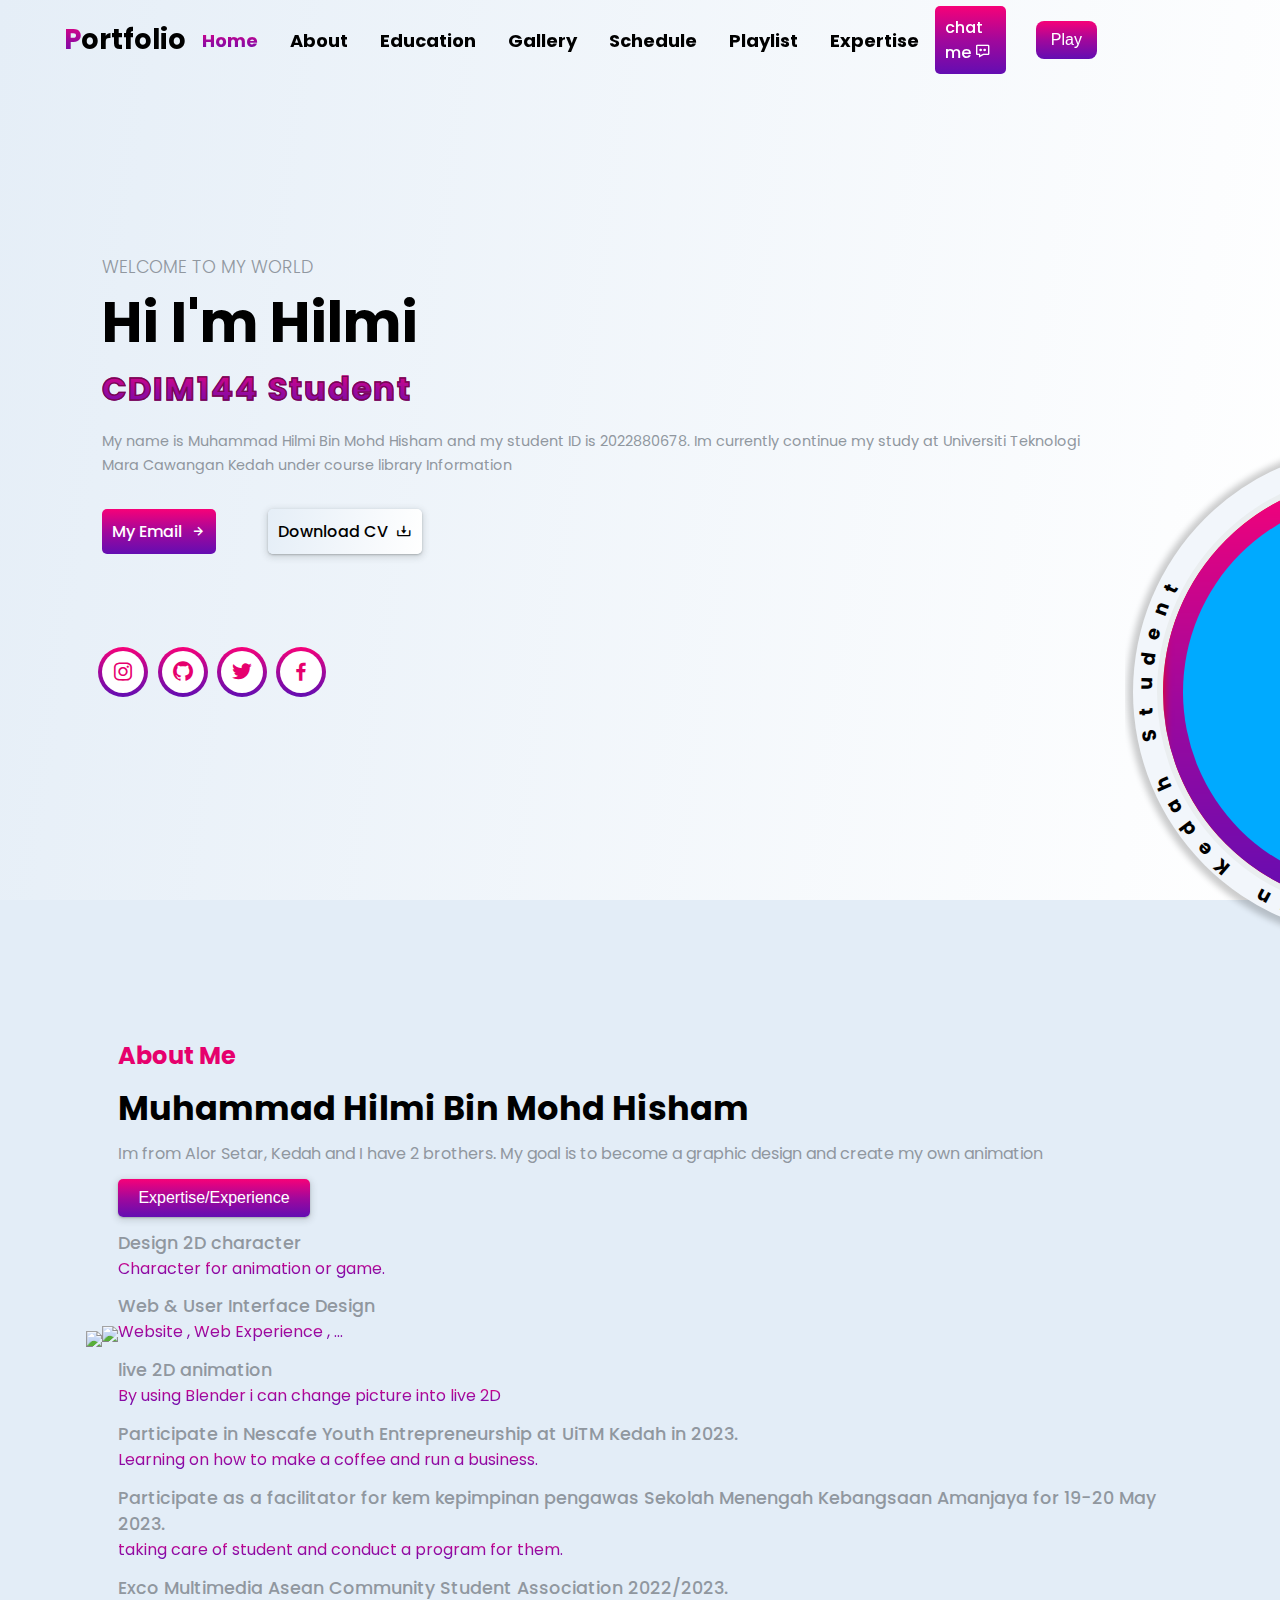
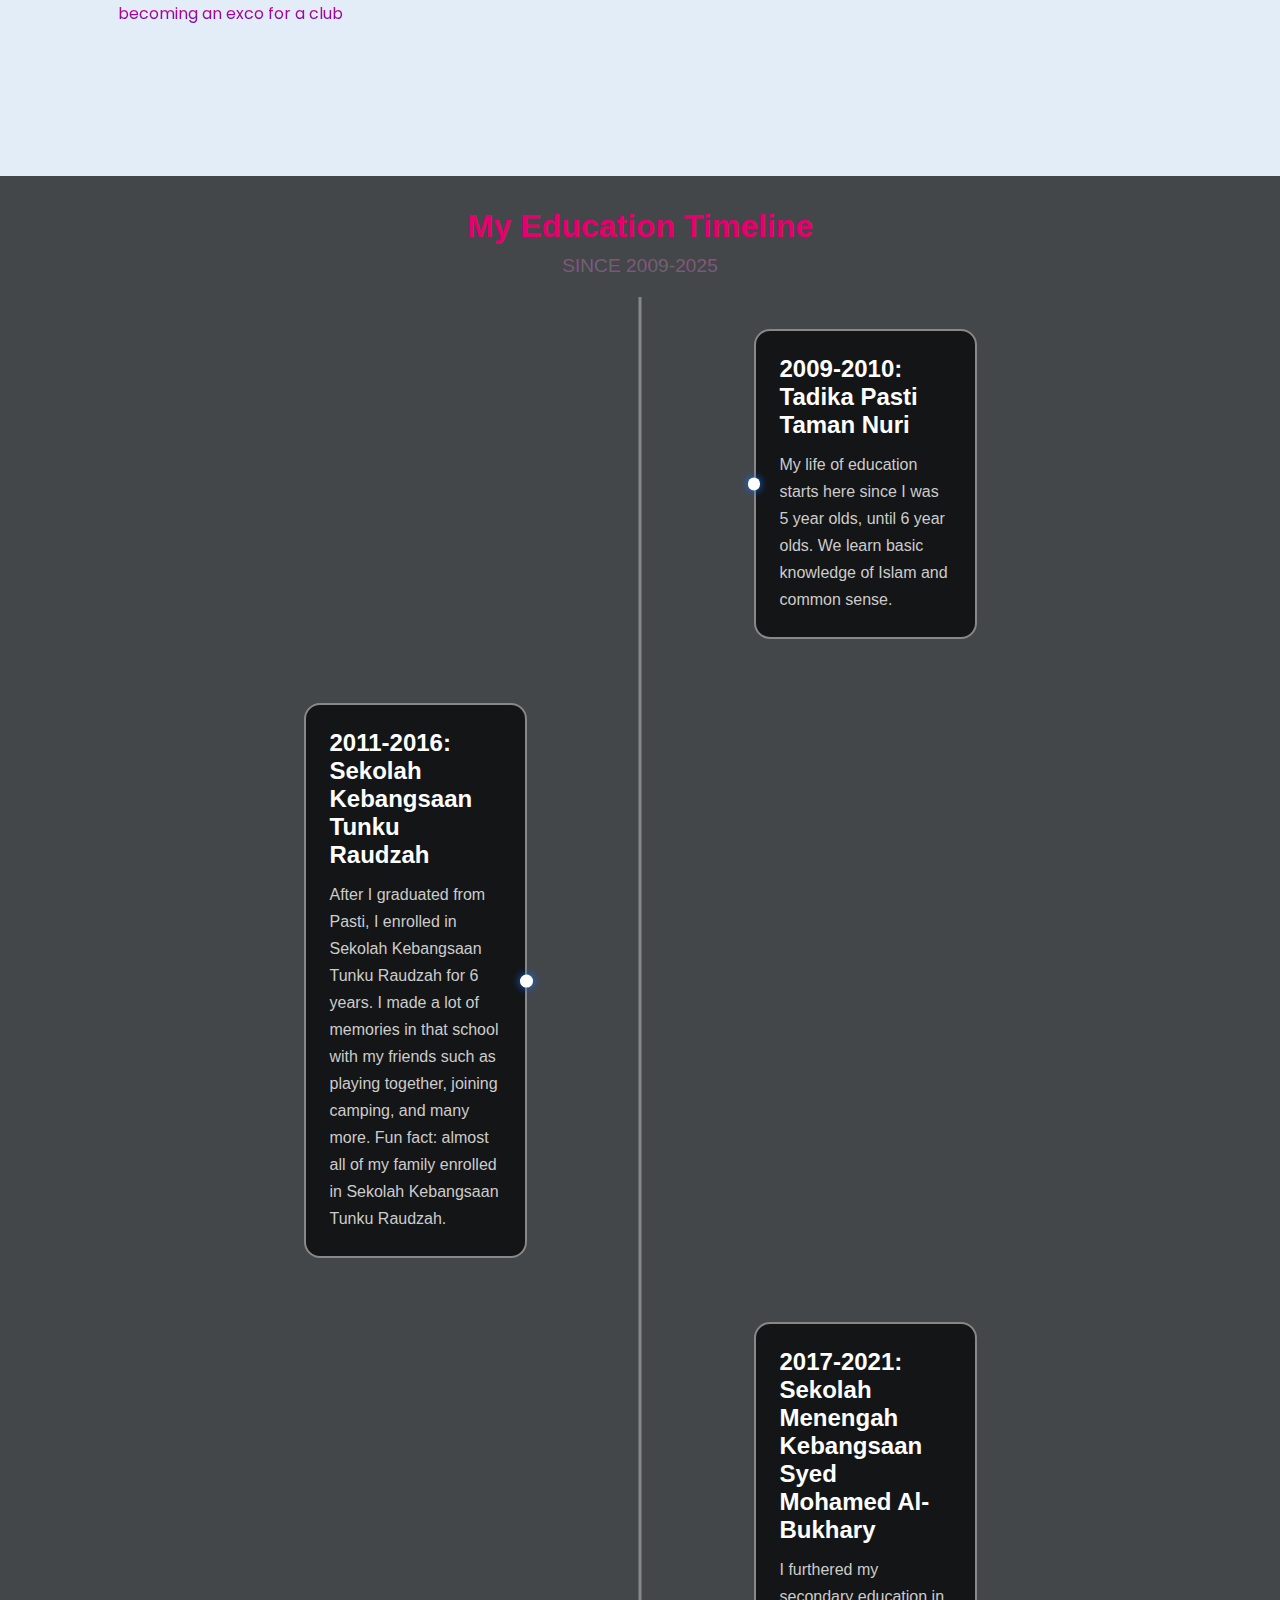
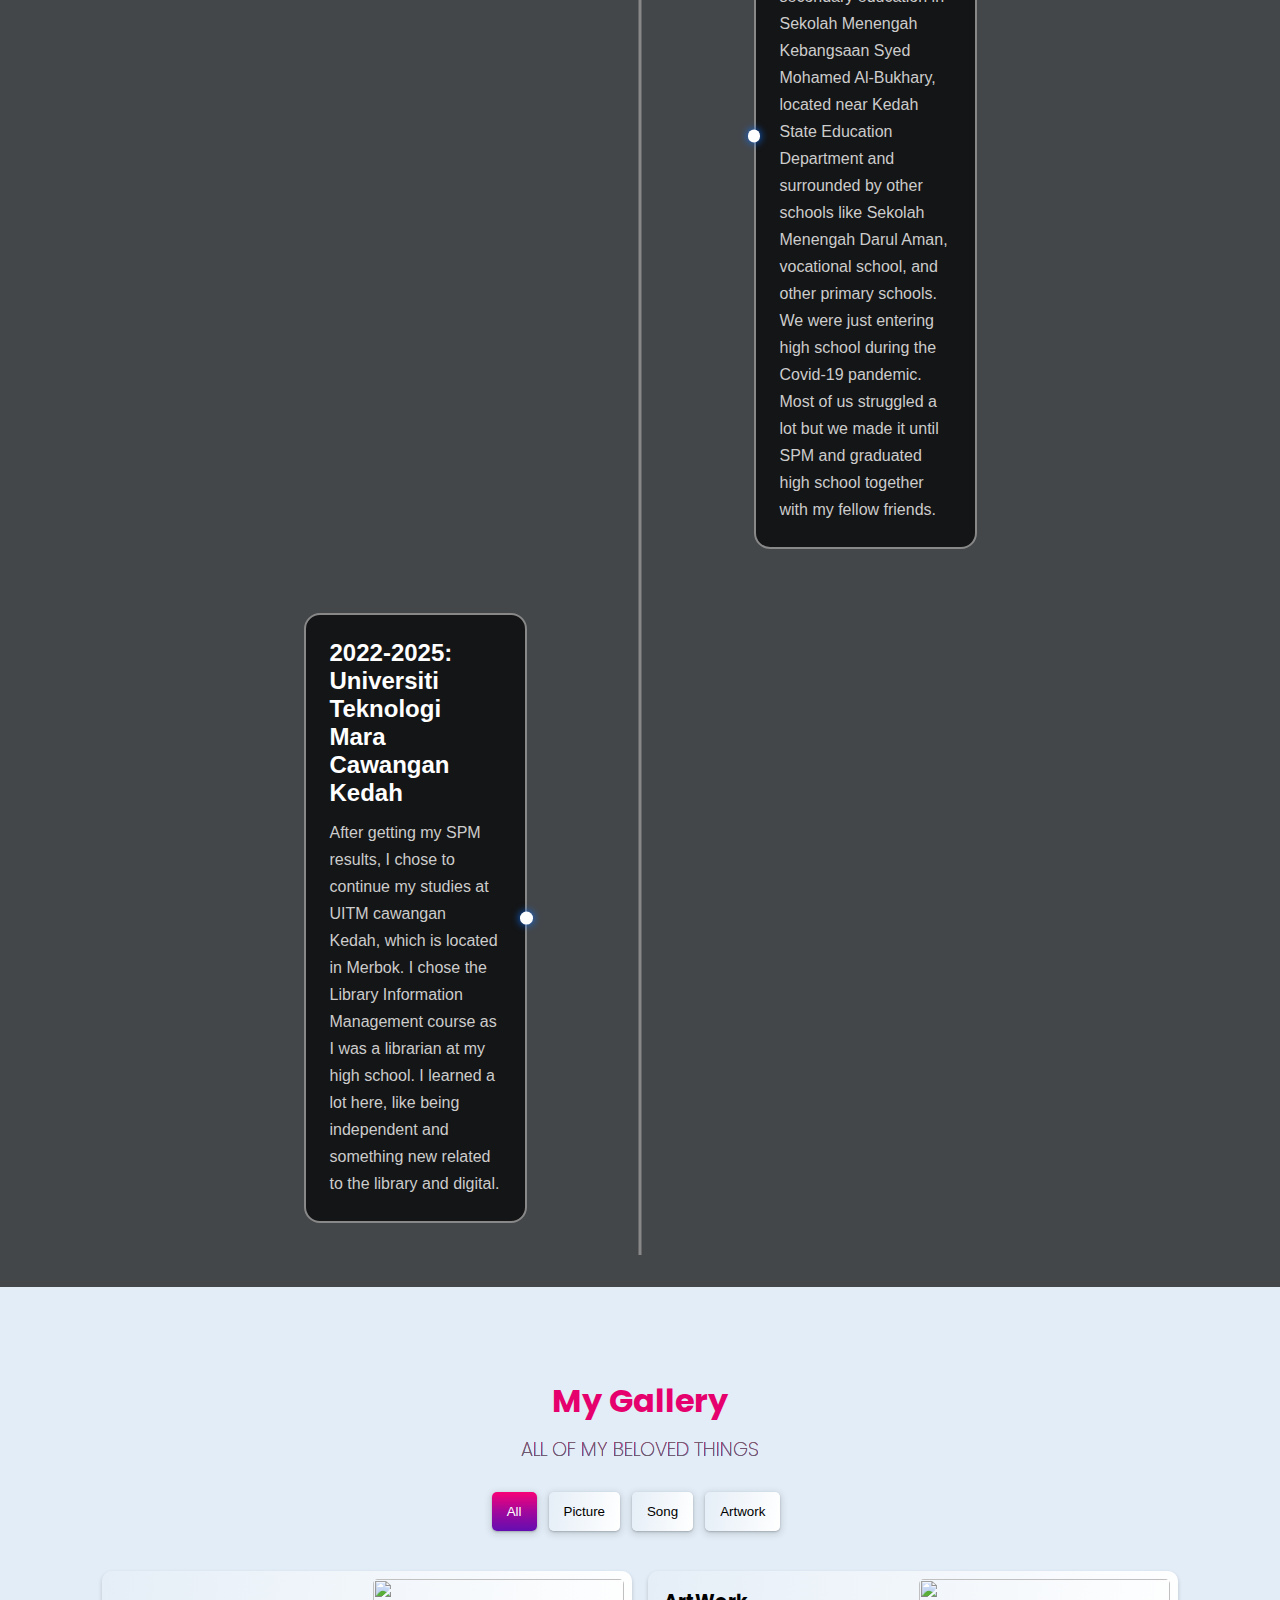
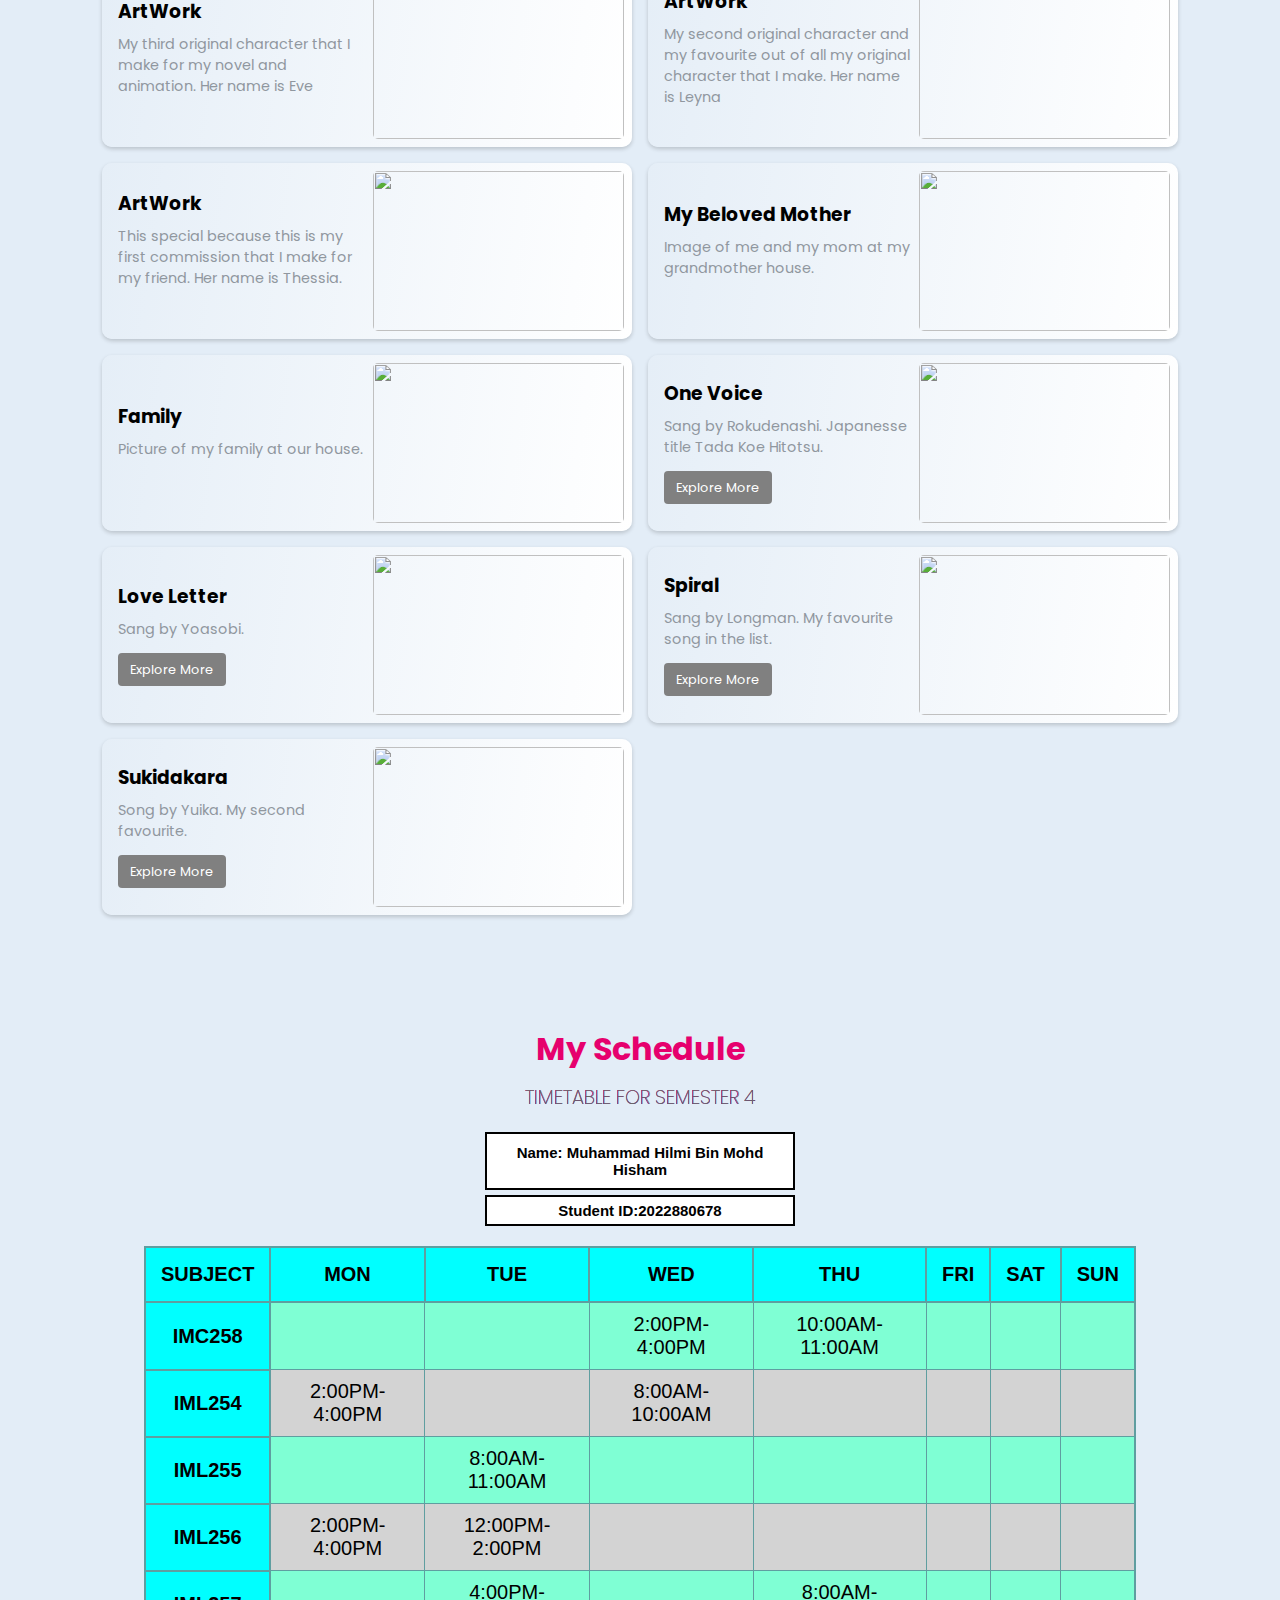
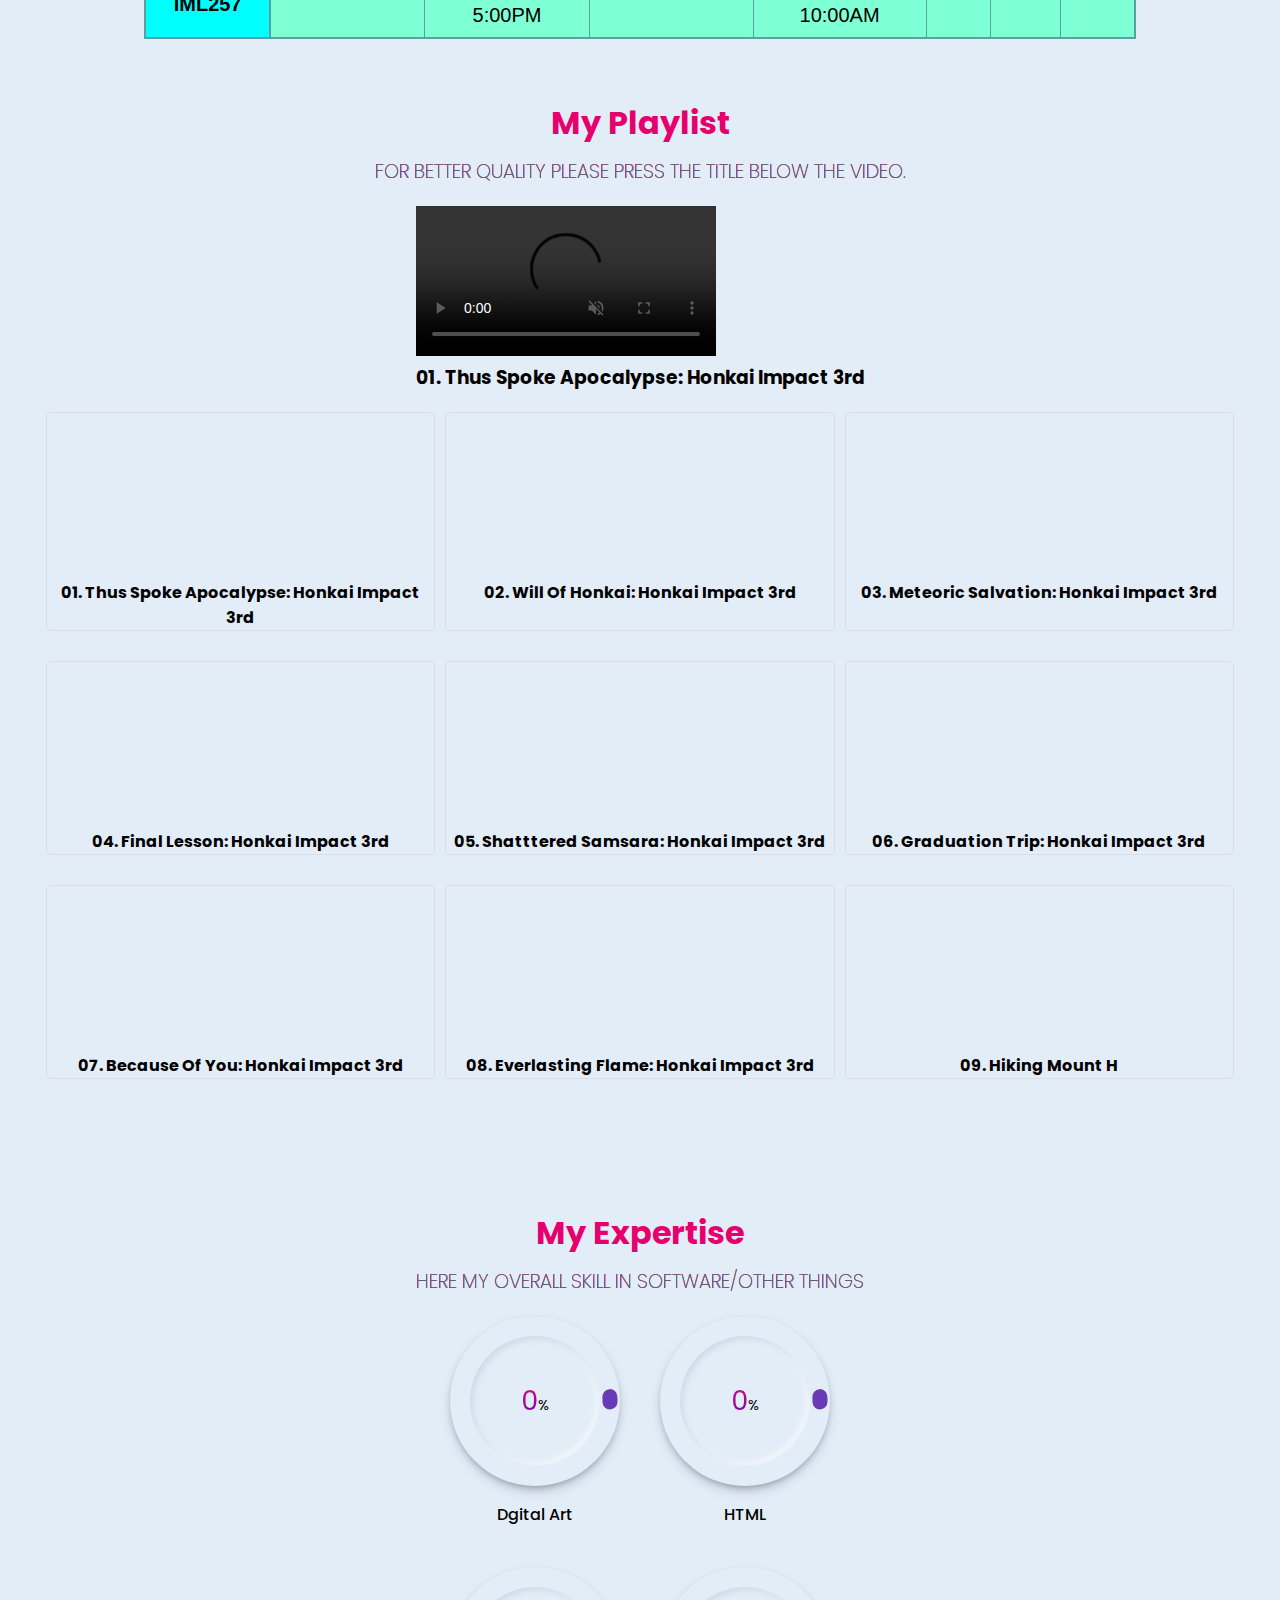
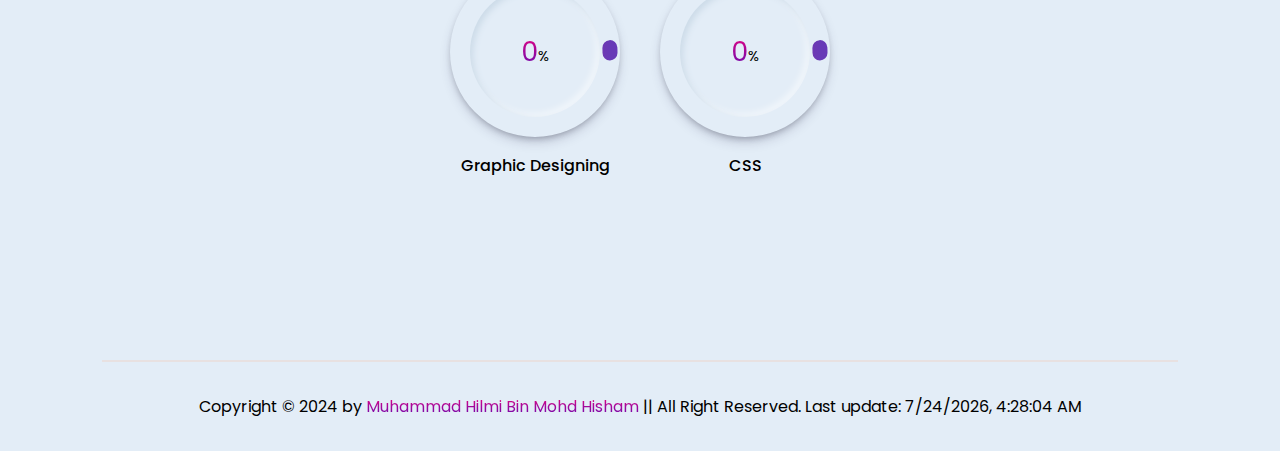
==== index.html @ 28169337 "Add files via upload" ====
<!DOCTYPE html>
<html lang="en">
<head> 
    <meta charset="UTF-8">
    <meta name="viewport" content="width=device-width, initial-scale=1.0">
    <title>Personal Website</title>
    <link rel="stylesheet" href="style.css">
    <link rel="website icon" type="png"
    href="picture/official-logo.png">
    <!-- boxicon css link -->
    <link href='https://unpkg.com/boxicons@2.1.4/css/boxicons.min.css' rel='stylesheet'>
    <!-- Link Swiper's CSS -->
    <link rel="stylesheet" href="https://cdn.jsdelivr.net/npm/swiper@10/swiper-bundle.min.css" />

</head>
<body>
    <div class="overlay"></div> 
    <header>
        <a href="#" class="logo"><span>P</span>ortfolio</a>
        <ul class="navlist">
            <li class="dropdown">
                <a href="#home" class="active">Home</a>
                <ul class="dropdown-content">
                    <li><a href="form.html">Form Feedback</a></li>
                </ul>
            </li>
            <li><a href="#about">About</a></li>
            <li><a href="#education">Education</a></li>
            <li><a href="#gallery">Gallery</a></li>
            <li><a href="#schedule">Schedule</a></li>
            <li><a href="#playlist">Playlist</a></li>
            <li><a href="#expertise">Expertise</a></li>
        </ul>
        <div class="right-header">
            <a href="https://chat.whatsapp.com/GtSK8vtHg7BG9cFmYxLfSJ" class="btn">chat me <i class='bx bx-message-dots'></i></a>
            <div class="menu-icon">
                <div class="bar"></div>
            </div>
        </div>
        <div class="audio-container">
            <button class="button button-audio" onclick="toggleAudio()">
                Play 
            </button>
            <div class="audio">
                <audio id="audio-player">
                    <source src="audio/bg-song.mp3" type="audio/mpeg">
                </audio>
            </div>
        </div>
    </header>

    <section class="home" id="home">
        <div class="hero-info">
            <h3>Welcome To my World</h3>
            <h1>Hi I'm Hilmi</h1>

            <div class="text-animate">
                <h2>CDIM144 Student</h2>
            </div>

            <p>My name is Muhammad Hilmi Bin Mohd Hisham and my student ID is 2022880678. Im currently continue my study at Universiti Teknologi Mara Cawangan Kedah under course library Information</p>

            <div class="btn-box">
                <a href="mailto:muhdhilmi141@gmail.com" class="btn">My Email <i class='bx bx-right-arrow-alt' ></i></a>
                <a href="myresume.pdf" target="_blank" class="btn d-CV">Download CV <i class='bx bx-download'></i></a>
            </div>

            <div class="social-media">
                <div class="bg-icon">
                    <a href="https://www.instagram.com/himi.x.aly?igsh=MWducG9ubTBmYThiYw=="><i class='bx bxl-instagram'></i></a>
                    <span></span>
                </div>

                <div class="bg-icon">
                    <a href="#"><i class='bx bxl-github'></i></a>
                    <span></span>
                </div>

                <div class="bg-icon">
                    <a href="https://x.com/AloyIlus?s=35"><i class='bx bxl-twitter'></i></a>
                    <span></span>
                </div>

                <div class="bg-icon">
                    <a href="https://www.facebook.com/profile.php?id=61551672976874&mibextid=ZbWKwL"><i class='bx bxl-facebook'></i></a>
                    <span></span>
                </div>
            </div>
        </div>
        <div class="img-hero">
            <img src="picture/hilmi.png" alt="">
            <div class="rotate-text">
                <div class="text">
                    <p>Universiti Teknologi Mara Cawangan Kedah Student</p>
                </div>
                <span><i></i></span>
            </div>
        </div>
    </section>

    <section class="about" id="about">
        <div class="about-img">
            <img src="picture/hilmi2.png" alt="" class="aboutHero">
            <div class="showcase-ring">
                <img src="picture/ring.png" class="ring">
                <img src="picture/circle.png" class="circle">
            </div>
        </div>
        <div class="about-content">
            <h2 class="heading">About Me</h2>
            <h3>Muhammad Hilmi Bin Mohd Hisham</h3>
            <p>Im from Alor Setar, Kedah and I have 2 brothers. My goal is to become a graphic design and create my own animation</p>
            <div class="about-btn">
                <button class="active">Expertise/Experience</button>
            </div>
            <div class="content-btn">
                <div class="content">
                    <div class="text-box">
                    <p>Design 2D character</p>
                    <span>Character for animation or game.</span>
                </div>
                <div class="text-box">
                    <p>Web & User Interface Design</p>
                    <span>Website , Web Experience , ...</span>
                </div>
                <div class="text-box">
                    <p>live 2D animation</p>
                    <span>By using Blender i can change picture into live 2D</span>
                </div>
                    <div class="text-box">
                    <p>Participate in Nescafe Youth Entrepreneurship at UiTM Kedah in 2023.</p>
                    <span>Learning on how to make a coffee and run a business.</span>
                </div>
                <div class="text-box">
                    <p>Participate as a facilitator for kem kepimpinan pengawas Sekolah Menengah Kebangsaan Amanjaya for 19-20 May 2023.</p>
                    <span>taking care of student and conduct a program for them.</span>
                </div>
                <div class="text-box">
                    <p>Exco Multimedia Asean Community Student Association 2022/2023.</p>
                    <span>becoming an exco for a club</span>
                </div>
                </div>
            </div>
        </div>
    </section>

    <section class="education" id="education">
        <div class="main-text">
            <h2 class="heading">My Education Timeline</h2>
            <span>since 2009-2025</span>
        </div>
        
        <div class="timeline">
            <div class="checkpoint">
                <div>
                    <h2>2009-2010: Tadika Pasti Taman Nuri</h2>
                    <p>My life of education starts here since I was 5 year olds, until 6 year olds. We learn basic knowledge of Islam and common sense.</p>
                </div>
            </div>
            <div class="checkpoint">
                <div>
                    <h2>2011-2016: Sekolah Kebangsaan Tunku Raudzah</h2>
                    <p>After I graduated from Pasti, I enrolled in Sekolah Kebangsaan Tunku Raudzah for 6 years. I made a lot of memories in that school with my friends such as playing together, joining camping, and many more. Fun fact: almost all of my family enrolled in Sekolah Kebangsaan Tunku Raudzah.</p>
                </div>
            </div>
            <div class="checkpoint">
                <div>
                    <h2>2017-2021: Sekolah Menengah Kebangsaan Syed Mohamed Al-Bukhary</h2>
                    <p>I furthered my secondary education in Sekolah Menengah Kebangsaan Syed Mohamed Al-Bukhary, located near Kedah State Education Department and surrounded by other schools like Sekolah Menengah Darul Aman, vocational school, and other primary schools. We were just entering high school during the Covid-19 pandemic. Most of us struggled a lot but we made it until SPM and graduated high school together with my fellow friends.</p>
                </div>
            </div>
            <div class="checkpoint">
                <div>
                    <h2>2022-2025: Universiti Teknologi Mara Cawangan Kedah</h2>
                    <p>After getting my SPM results, I chose to continue my studies at UITM cawangan Kedah, which is located in Merbok. I chose the Library Information Management course as I was a librarian at my high school. I learned a lot here, like being independent and something new related to the library and digital.</p>
                </div>
            </div>
        </div>
    </section>
        
    <section class="gallery" id="gallery">
        <div class="main-text">
            <h2 class="heading">My Gallery</h2>
            <span>All of my beloved things</span> 
        </div>
        <div class="fillter-buttons">
            <button class="button mixitup-control-active" data-filter="all">All</button>
            <button class="button" data-filter=".picture">Picture</button>
            <button class="button" data-filter=".song">Song</button>
            <button class="button" data-filter=".artwork">Artwork</button>
        </div>

        <div class="portfolio-gallery">
            <div class="portfolio-box mix artwork">
                <div class="portfolio-content">
                    <h3>ArtWork</h3>
                    <p>My third original character that I make for my novel and animation. Her name is Eve</p>
                </div>
                <div class="portfolio-img">
                    <a href="https://www.instagram.com/himi.x.aly?igsh=MWducG9ubTBmYThiYw==" target="_blank"> 
                        <img src="picture/art1.png" alt="">
                    </a>
                </div>
            </div>

            <div class="portfolio-box mix artwork">
                <div class="portfolio-content">
                    <h3>ArtWork</h3>
                    <p>My second original character and my favourite out of all my original character that I make. Her name is Leyna</p>
                </div>
                <div class="portfolio-img">
                    <img src="picture/art2.png" alt="">
                </div>
            </div>

            <div class="portfolio-box mix artwork">
                <div class="portfolio-content">
                    <h3>ArtWork</h3>
                    <p>This special because this is my first commission that I make for my friend. Her name is Thessia.</p>
                </div>
                <div class="portfolio-img">
                    <img src="picture/art3.png" alt="">
                </div>
            </div>

            <div class="portfolio-box mix picture">
                <div class="portfolio-content">
                    <h3>My Beloved Mother</h3>
                    <p>Image of me and my mom at my grandmother house.</p>
                </div>
                <div class="portfolio-img">
                    <img src="picture/image1.jpg" alt="">
                </div>
            </div>

            <div class="portfolio-box mix picture">
                <div class="portfolio-content">
                    <h3>Family</h3>
                    <p>Picture of my family at our house.</p>
                </div>
                <div class="portfolio-img">
                    <img src="picture/image2.jpg" alt="">
                </div>
            </div>

            <div class="portfolio-box mix song">
                <div class="portfolio-content">
                    <h3>One Voice</h3>
                    <p>Sang by Rokudenashi. Japanesse title Tada Koe Hitotsu.</p>
                    <a href="https://www.youtube.com/watch?v=5GUaMOpfmr8" target="_blank" class="readMore">Explore More</a>
                </div>
                <div class="portfolio-img">
                    <img src="picture/song1.jpg" alt="">
                </div>
            </div>

            <div class="portfolio-box mix song">
                <div class="portfolio-content">
                    <h3>Love Letter</h3>
                    <p>Sang by Yoasobi.</p>
                    <a href="https://www.youtube.com/watch?v=mnta9Pp2LqA" target="_blank" class="readMore">Explore More</a>
                </div>
                <div class="portfolio-img">
                    <img src="picture/song2.jpeg" alt="">
                </div>
            </div>

            <div class="portfolio-box mix song">
                <div class="portfolio-content">
                    <h3>Spiral</h3>
                    <p>Sang by Longman. My favourite song in the list.</p>
                    <a href="https://www.youtube.com/watch?v=fE9trKOuT3Q" target="_blank" class="readMore">Explore More</a>
                </div>
                <div class="portfolio-img">
                    <img src="picture/song3.jpeg" alt="">
                </div>
            </div>

            <div class="portfolio-box mix song">
                <div class="portfolio-content">
                    <h3>Sukidakara</h3>
                    <p>Song by Yuika. My second favourite.</p>
                    <a href="https://www.youtube.com/watch?v=eYAd4uDotF0" target="_blank" class="readMore">Explore More</a>
                </div>
                <div class="portfolio-img">
                    <img src="picture/song4.jpeg" alt="">
                </div>
            </div>
        </div>

    </section>

    <section class="schedule" id="schedule">
        <div class="main-text">
            <h2 class="heading">My Schedule</h2>
            <span>Timetable for Semester 4</span>
        </div>
        <div class="name">
            <p>Name: Muhammad Hilmi Bin Mohd Hisham</p>
        </div>
        <div class="section">
            <p>Student ID:2022880678</p>
        </div>
        <table>
            <thead>
                <th>SUBJECT</th>
                <th>MON</th>
                <th>TUE</th>
                <th>WED</th>
                <th>THU</th>
                <th>FRI</th>
                <th>SAT</th>
                <th>SUN</th>

            </thead>
        <tbody>
            <tr>
                <th>IMC258</th>
                <td></td>
                <td></td>
                <td>2:00PM-4:00PM</td>
                <td>10:00AM-11:00AM</td>
                <td></td>
                <td></td>
                <td></td>
            </tr>
            <tr>
                <th>IML254</th>
                <td>2:00PM-4:00PM</td>
                <td></td>
                <td>8:00AM-10:00AM</td>
                <td></td>
                <td></td>
                <td></td>
                <td></td>
            </tr>
            <tr>
                <th>IML255</th>
                <td></td>
                <td>8:00AM-11:00AM</td>
                <td></td>
                <td></td>
                <td></td>
                <td></td>
                <td></td>
            </tr>
            <tr>
                <th>IML256</th>
                <td>2:00PM-4:00PM</td>
                <td>12:00PM-2:00PM</td>
                <td></td>
                <td></td>
                <td></td>
                <td></td>
                <td></td>
            </tr>
            <tr>
                <th>IML257</th>
                <td></td>
                <td>4:00PM-5:00PM</td>
                <td></td>
                <td>8:00AM-10:00AM</td>
                <td></td>
                <td></td>
                <td></td>
            </tr>
        </tbody>
        </table>
    </section>

    <section class="playlist" id="playlist">
        <div class="main-text">
            <h2 class="heading">My Playlist</h2>
            <span>For Better quality please press the title below the video.</span>
        </div>    

        <div class="container">
            <div class="video">
                <video id="main-video" src="video/video-1.mp4" controls muted autoplay></video>
                <h3 class="title" id="main-video-title">01. Thus Spoke Apocalypse: Honkai Impact 3rd</h3>
            </div>
        </div>
        <div class="video-list">
            <div class="vid" data-src="video/video-1.mp4" data-title="01. Thus Spoke Apocalypse: Honkai Impact 3rd">
                <video src="video-1.mp4" muted></video>
                <a href="https://www.youtube.com/watch?v=oopMlNX5O24" class="title" target="_blank">01. Thus Spoke Apocalypse: Honkai Impact 3rd</a>
            </div>
            <div class="vid" data-src="video/video-2.mp4" data-title="02. Will Of Honkai: Honkai Impact 3rd">
                <video src="video-2.mp4" muted></video>
                <a href="https://www.youtube.com/watch?v=Q-b6rdyIJsY&list=PLLX1bpH-W3ZCOeiqs3VciU_-R0geeK2XV&index=33" class="title" target="_blank">02. Will Of Honkai: Honkai Impact 3rd</a>
            </div>
            <div class="vid" data-src="video/video-3.mp4" data-title="03. Meteoric Salvation: Honkai Impact 3rd">
                <video src="video-3.mp4" muted></video>
                <a href="https://www.youtube.com/watch?v=gVHD6ieRmTI&list=PLLX1bpH-W3ZCOeiqs3VciU_-R0geeK2XV&index=21" class="title" target="_blank">03. Meteoric Salvation: Honkai Impact 3rd</a>
            </div>
            <div class="vid" data-src="video/video-4.mp4" data-title="04. Final Lesson: Honkai Impact 3rd">
                <video src="video-4.mp4" muted></video>
                <a href="https://www.youtube.com/watch?v=8dmvNGxYPCU&list=PLLX1bpH-W3ZCOeiqs3VciU_-R0geeK2XV&index=28" class="title" target="_blank">04. Final Lesson: Honkai Impact 3rd</a>
            </div>
            <div class="vid" data-src="video/video-5.mp4" data-title="05. Shatttered Samsara: Honkai Impact 3rd">
                <video src="video-5.mp4" muted></video>
                <a href="https://www.youtube.com/watch?v=NQdVJcEE0m4&list=PLLX1bpH-W3ZCOeiqs3VciU_-R0geeK2XV&index=14" class="title" target="_blank">05. Shatttered Samsara: Honkai Impact 3rd</a>
            </div>
            <div class="vid" data-src="video/video-6.mp4" data-title="06. Graduation Trip: Honkai Impact 3rd">
                <video src="video-6.mp4" muted></video>
                <a href="https://www.youtube.com/watch?v=VeWCBissZy8&list=PLLX1bpH-W3ZCOeiqs3VciU_-R0geeK2XV&index=2" class="title" target="_blank">06. Graduation Trip: Honkai Impact 3rd</a>
            </div>
            <div class="vid" data-src="video/video-7.mp4" data-title="07. Because Of You: Honkai Impact 3rd">
                <video src="video-7.mp4" muted></video>
                <a href="https://www.youtube.com/watch?v=_BUh64YHE30&list=PLLX1bpH-W3ZCOeiqs3VciU_-R0geeK2XV&index=5" class="title" target="_blank">07. Because Of You: Honkai Impact 3rd</a>
            </div>
            <div class="vid" data-src="video/video-8.mp4" data-title="08. Everlasting Flame: Honkai Impact 3rd">
                <video src="video-8.mp4" muted></video>
                <a href="https://www.youtube.com/watch?v=U9e3MFZI3zE&list=PLLX1bpH-W3ZCOeiqs3VciU_-R0geeK2XV&index=11" class="title" target="_blank">08. Everlasting Flame: Honkai Impact 3rd</a>
            </div>
            <div class="vid" data-src="video/video-9.mp4" data-title="09. Hiking Mount H">
                <video src="video-9.mp4" muted></video>
                <a href="https://youtu.be/BZvQ4RUFLxo" class="title" target="_blank">09. Hiking Mount H</a>
            </div>
        </div>
    </section>

    <section class="expertise" id="expertise"> 
        <div class="main-text">
            <h2 class="heading">My Expertise</h2>
            <span>Here my overall skill in software/other things</span>
        </div>
            <div class="skills">
                <div class="container">
                    <div class="skillBox">
                        <div class="skill-wrap">
                            <div class="skill">
                                <div class="outer-circle">
                                    <div class="inner-circle">
                                        <svg xmlns="http://www.w3.org/2000/svg" version="1.1" width="180px" height="180px">
                                            <defs>
                                                <linearGradient id="GradientColor">
                                                <stop offset="0%" stop-color="#e91e63" />
                                                <stop offset="100%" stop-color="#673ab7" />
                                                </linearGradient>
                                            </defs>
                                                <circle cx="85" cy="85" r="75" stroke-linecap="round" />
                                    </svg>
                                    <h2 class="counter">
                                        <span data-target="89">0</span>%
                                    </h2>
                                    </div>
                                </div>
                                <div class="sk-title">
                                    Dgital Art 
                                </div>
                            </div>

                            <div class="skill">
                                <div class="outer-circle">
                                    <div class="inner-circle">
                                        <svg xmlns="http://www.w3.org/2000/svg" version="1.1" width="180px" height="180px">
                                            <defs>
                                                <linearGradient id="GradientColor">
                                                <stop offset="0%" stop-color="#e91e63" />
                                                <stop offset="100%" stop-color="#673ab7" />
                                                </linearGradient>
                                            </defs>
                                                <circle cx="85" cy="85" r="75" stroke-linecap="round" />
                                    </svg>
                                    <h2 class="counter">
                                        <span data-target="47">0</span>%
                                    </h2>
                                    </div>
                                </div>
                                <div class="sk-title">
                                    HTML
                                </div>
                            </div>

                            <div class="skill">
                                <div class="outer-circle">
                                    <div class="inner-circle">
                                        <svg xmlns="http://www.w3.org/2000/svg" version="1.1" width="180px" height="180px">
                                            <defs>
                                                <linearGradient id="GradientColor">
                                                <stop offset="0%" stop-color="#e91e63" />
                                                <stop offset="100%" stop-color="#673ab7" />
                                                </linearGradient>
                                            </defs>
                                                <circle cx="85" cy="85" r="75" stroke-linecap="round" />
                                    </svg>
                                    <h2 class="counter">
                                        <span data-target="56">0</span>%
                                    </h2>
                                    </div>
                                </div>
                                <div class="sk-title">
                                    Graphic Designing
                                </div>
                            </div>

                            <div class="skill">
                                <div class="outer-circle">
                                    <div class="inner-circle">
                                        <svg xmlns="http://www.w3.org/2000/svg" version="1.1" width="180px" height="180px">
                                            <defs>
                                                <linearGradient id="GradientColor">
                                                <stop offset="0%" stop-color="#e91e63" />
                                                <stop offset="100%" stop-color="#673ab7" />
                                                </linearGradient>
                                            </defs>
                                                <circle cx="85" cy="85" r="75" stroke-linecap="round" />
                                    </svg>
                                    <h2 class="counter">
                                        <span data-target="19">0</span>%
                                    </h2>
                                    </div>
                                </div>
                                <div class="sk-title">
                                    CSS
                                </div>
                            </div>
                        </div>
                    </div>
                </div>
            </div>
        </div>
    </section>
 
    <h1 id="thank">THAT'S ALL FROM ME THANK YOU</h1>
    
    <footer>
        <p id="lastModfied">Last update:</p>
    </footer>

    <div id="progress">
        <span id="progress-value">
            <i class='bx bxs-chevrons-up' ></i>
        </span>
    </div>

    <script src="https://unpkg.com/scrollreveal"></script>
    <script src="https://cdn.jsdelivr.net/npm/mixitup@3/dist/mixitup.min.js"></script>
    <script src="script.js"></script>
</body>
</html>
---- style.css ----
@import url('https://fonts.googleapis.com/css2?family=Poppins:wght@100;200;300;400;500;600;700;800&display=swap');

*{
    padding: 0;
    margin: 0;
    box-sizing: border-box;
    list-style: none;
    scroll-behavior: smooth;
}

:root{
    --bg-color:#e3edf7;
    --gradient-white-bg:linear-gradient(0deg,#fff 0%,#edf4fa 51%,#e5eef7 100%);
    --gradient-color-bg:linear-gradient(180deg,rgba(247,1,120,1)0%,
                                                rgba(160,8,156,1)51%,
                                                rgba(99,13,178,1)100%);
    --main-color:#e6006d;
    --font-color:#90979f;
    --hover-box-shadow:rgba(0,0,0,0.19)0px 10px 20px,
                       rgba(0,0,0,0.23)0px 6px 6px;     
    --gradient-white-bg2:linear-gradient(98deg,#e5eef7 0%,#fff 100%);                                                          
}
 
a{
    text-decoration: none;
    color: #000;
}

body {
    font-family: 'Poppins', sans-serif;
    background: var(--bg-color);
    overflow-x: hidden;
}

header {
    padding: 1px 5%;
    width: 100%;
    position: fixed;
    top: 0;
    left: 0;
    display: flex;
    align-items: center;
    justify-content: space-between;
    background-image: url('picture/header.jpg');
    background-size: cover;
    background-repeat: no-repeat; 
    background-position: center; 
    z-index: 100;
    transition: .3s;
}

header .logo {
    font-size: 1.7rem;
    font-weight: 700;
}

.audio-container {
    display: flex;
    gap: 10px; 
    width: 100%;
    margin: 20px auto;
}

.button.button-audio {
    background: var(--gradient-color-bg);
    color: #fff;
    padding: 10px 15px;
    border-radius: 0.5em;
    font-weight: 500;
    font-size: 1em;
    transition: all .3s ease;
    border: none;
}

.audio {
    display: none;
}

.button.button-audio:hover {
    animation: rgb-shadow 3s infinite;
}

span {
    background: var(--gradient-color-bg);
    -webkit-background-clip: text;
    color: transparent;
}

ul.navlist {
    display: flex;
}

.navlist li {
    margin: 0 1rem;
}

.navlist li a {
    display: inline-flex;
    font-weight: 700;
    font-size: large;
}

.navlist li a:hover,
.navlist li a.active {
    background: var(--gradient-color-bg);
    -webkit-background-clip: text;
    color: transparent;
}

.dropdown-content {
    display: none;
    position: absolute;
    background-color: #f9f9f9;
    min-width: 160px;
    box-shadow: 0px 8px 16px 0px rgba(0,0,0,0.2);
    z-index: 1;
}

.dropdown-content a {
    color: black;
    padding: 12px 16px;
    text-decoration: none;
    display: block;
}

.dropdown-content a:hover {
    background-color: #f1f1f1;
}

.dropdown:hover .dropdown-content {
    display: block;
}

.right-header {
    display: inline-flex;
    align-items: center;
    justify-content: flex-end;
    gap: .8rem; 
}

.btn {
    background: var(--gradient-color-bg);
    color: #fff;
    padding: 9px 10px;
    border-radius: 5px;
    font-weight: 500;
    transition: all .3s ease;
}

.btn:hover,
.btn-box .d-CV:hover { 
    box-shadow: var(--hover-box-shadow);
}

.menu-icon {
    position: relative;
    display: block;
    width: 30px;
    height: 30px;
    cursor: pointer;
}

.menu-icon .bar,
.menu-icon::after,
.menu-icon::before {
    content: "";
    display: none;
    width: 100%;
    height: 4px;
    border-radius: 3px;
    background: #000;
    margin: 6px 0;
    transition: .4s;
}

.menu-icon.active::before {
    transform: rotate(-45deg) translate(-6px , 6px);
}

.menu-icon.active::after {
    transform: rotate(45deg)translate(-8px , -8px);
}

.menu-icon.active .bar {
    opacity: 0;
}

/* ==================== home section css code ============================ */
section{
    padding: 90px 8%;
}

.home{
    min-height: 100vh;
    height: 100%;
    width: 100%;
    display: flex;
    grid-template-columns: repeat(2,1fr);
    align-items: center;
    grid-gap: 4em;
    background: var(--gradient-white-bg2);
}

.hero-info{
    margin-top: 3rem;
}

.hero-info h3{
    color: var(--font-color);
    font-weight: 300;
    text-transform: uppercase;
    font-size: 1.1rem;
}

.hero-info h1{
    font-size: 3.5rem;
}

.text-animate{
    width: 22.8rem;
    position: relative;
}

.text-animate h2{
    font-size: 2rem;
    font-weight: 700;
    margin-bottom: 1rem;
    color: transparent;
    -webkit-text-stroke: 0.1vw #770753;
    background: var(--gradient-color-bg);
    background-repeat: no-repeat;
    -webkit-background-clip: text;
    background-position: 0 0;
    transition: .6s;
    letter-spacing: 2px;
    animation: moveText 3s linear infinite;
    animation-delay: 2s;
}

.hero-info p{
    font-size: .9rem;
    color: var(--font-color);
    line-height: 1.5rem;
}

.btn-box{
    display: flex;
    justify-content: space-between;
    width: 320px;
    margin-top: 2rem;
    margin-bottom: 6rem;
}

.btn-box .btn{
    padding: 10px;
    display: flex;
    align-items: center;
    justify-content: space-between;
    gap: 8px;
}

.btn-box .d-CV{
    background: var(--gradient-white-bg2);
    padding: 10px;
    border-radius: 5px;
    font-weight: 500;
    color: #000;
    box-shadow: rgba(60,64,67,0.3)0px 1px 2px 0,
                  rgba(60,64,67,0.15)0px 2px 6px 2px;
    transition: all .3s ease;              
}

.social-media{
    display: flex;
    justify-content: space-between;
    width: 220px;
    height: 45px;
}

.social-media a{
    width: 42px;
    height: 42px;
    font-size: 1.5rem;
    color: var(--main-color);
    background: #fff;
    display: inline-flex;
    justify-content: center;
    align-items: center;
    transition: .4s;
    border-radius: 50%;
    z-index: 1;
}

.social-media a:hover{
    background: var(--gradient-color-bg);
    color: #fff;
}

.bg-icon{
    position: relative;
    display: flex;
    justify-content: center;
    align-items: center;
}

.bg-icon span{
    position: absolute;
    width: 50px;
    height: 50px;
    background: var(--gradient-color-bg);
    border-radius: 50%;
    display: flex;
    align-items: center;
    justify-content: center;
    animation: animate 1s linear infinite;
}

.img-hero{
    position: relative;
    animation: floatImage 4s ease-in-out infinite;
    animation-delay: 3s;
}

.img-hero img{
    position: relative;
    width: 400px;
    height: auto;
    z-index: 10;
}

.rotate-text{
    position: absolute;
    top: 4%;
    left: -53px;
    display: flex;
    justify-content: center;
    align-items: center;
    overflow: hidden;
    padding: 2rem;
}

.rotate-text span{
    position: relative;
    width: 442px;
    height: 442px;
    background: red;
    border: 6px solid #eaeef0;
    border-radius: 50%;
    z-index: 1;
    overflow: hidden;
}

.rotate-text span::before{
    content: "";
    position: absolute;
    inset: 20px;
    background: #00aaff;
    border-radius: 50%;
    z-index: 1;
}

.rotate-text span i{
    position: absolute;
    inset: 0;
    background: var(--gradient-color-bg);
    filter: blur(5px);
    animation: animate 2s linear infinite;
}

.rotate-text .text{
    position: absolute;
    width: 490px;
    height: 490px;
    background: #f2f6fb;
    border-radius: 50%;
    box-shadow: 0 1px 6px 5.94px rgba(0,0,0,0.2);
    animation: rotateText 30s linear infinite;
}

.text b{
    position: absolute;
    transform-origin: 0 247px;
    display: block;
    top: 0;
    left: 50%;
    font-size: 1.2rem;
}

/* ==================== About section css code ============================ */
.about{
    display: flex;
    justify-content: space-between;
    align-items: center;
    gap: 1rem;
}

.about .about-img{
    position: relative;
}

.about .about-img .aboutHero{
    width: 40vw;
    height: auto;
}

.about-img .ring{
    position: absolute;
    top: 22%;
    right: 1%;
}

.about-img .circle{
    position: absolute;
    top: 0%;
    left: 0%;
}

.about-content{
    padding: 3rem 0;
}

.about-content h2{
    color: var(--main-color);
}

.about-content h3{
    font-size: 2.1rem;
    line-height: 3rem;
    margin: .5rem 0;
}

.about-content p{
    color: var(--font-color);
}

.text-box p{
    font-size: 1.1rem;
    font-weight: 500;
}

.about-btn{
    margin: .8rem 0;
}

.about-btn button,.cvContent a{
    background: var(--gradient-white-bg2);
    padding: 10px 20px;
    border-radius: 5px;
    border: none;
    font-size: 1rem;
    font-weight: 500;
    color: #000;
    box-shadow: rgba(60,64,67,0.3)0px 1px 2px 0,
                  rgba(60,64,67,0.15)0px 2px 6px 2px;
    margin-right: .5rem;
    cursor: pointer;
    transition: all .3s ease;
}

.about-btn button.active{
    background: var(--gradient-color-bg);
    color: #ffff;
}

.text-box{
    margin: .8rem 0;
}

.content-btn > .content:not(:first-child){
    display: none;
}

.about-btn button:hover{
    box-shadow: var(--hover-box-shadow);
}

/* ==================== Education section css code ============================ */
.education {
    position: relative; 
    margin: 0;
    font-family: sans-serif;
    background: url('picture/background.png') no-repeat center fixed; 
    background-size: cover; 
    color: #fff; 
    padding: 2em;
}

.education::before {
    content: '';
    background: rgba(0, 0, 0, 0.7); 
    position: absolute; 
    top: 0;
    left: 0;
    width: 100%;
    height: 100%;
    z-index: 1; 
}

.main-text, .timeline {
    position: relative;
    z-index: 5; 
}

.main-text {
    width: 100%;
    text-align: center;
    margin-bottom: 2rem; 
}

.main-text .heading {
    color: var(--main-color);
}

.main-text span {
    color: var(--font-color); 
    font-weight: 200; 
    text-transform: uppercase;
}

h2 {
    margin-bottom: 0.5em; 
}

.timeline {
    margin: 0 auto; 
    max-width: 8000px;
    position: relative; 
    padding-left: 10em; 
    padding-right: 10em; 
}

.timeline::before {
    content: '';
    position: absolute;
    left: 50%; 
    top: 0;
    bottom: 0;
    width: 3px; 
    background: #888; 
    transform: translateX(-50%); 
}

.checkpoint {
    max-width: 100%; 
    padding: 2em 0; 
    position: relative; 
    display: flex; 
    align-items: center; 
    justify-content: center;
}

.checkpoint div {
    border: 2px solid #888; 
    border-radius: 1em; 
    padding: 1.5em; 
    background: rgba(0, 0, 0, 0.7); 
    position: relative; 
    width: 50%; 
}

.checkpoint p {
    line-height: 27px;
    color: #ccc;
}

.checkpoint:nth-child(odd) {
    margin-right: 0px; 
    margin-left: 450px; 
}

.checkpoint:nth-child(even) {
    margin-left: 0px;
    margin-right: 450px; 
}

.checkpoint div::before {
    content: '';
    background: #fff; 
    box-shadow: 0 0 0.5em #0d71fc; 
    width: 0.8em; 
    height: 0.8em; 
    position: absolute;
    top: 50%; 
    transform: translateY(-50%);
    border-radius: 50%; 
}

.checkpoint:nth-child(odd) div::after {
    content: '';
    position: absolute;
    left: 50%; 
    top: 50%; 
    width: calc(50% - 7.1em); 
    height: 3px; 
    background: #888;
    transform: translate(-400%, -50%);
    z-index: -1; 
}

.checkpoint:nth-child(even) div::after {
    content: '';
    position: absolute;
    left: 50%; 
    top: 50%; 
    width: calc(50% - 7.1em); 
    height: 3px; 
    background: #888; 
    transform: translate(300%, -50%); 
    z-index: -1; 
}

.checkpoint:nth-child(odd) div::before {
    left: -0.5em; 
}

.checkpoint:nth-child(even) div::before {
    right: -0.5em; 
}

/* ==================== Gallery section css code ============================ */
.fillter-buttons{
    text-align: center;
    padding: .5rem;
    margin-bottom: 2rem;
}

.fillter-buttons button{
    background: var(--gradient-white-bg2);
    padding: 12px 15px;
    border-radius: 5px;
    border: none;
    font-weight: 500;
    color: #000;
    box-shadow: rgba(60,64,67,0.3)0px 1px 2px 0,
    rgba(60,64,67,0.15)0px 2px 6px 2px;
    margin-right: .5rem;
    cursor: pointer;
    transition: all .3s ease;
}

.fillter-buttons button:hover,button.mixitup-control-active{
    background: var(--gradient-color-bg);
    color: #fff;
}

.portfolio-gallery{
    display: grid;
    grid-template-columns: repeat(auto-fill,minmax(370px , 1fr));
    gap: 1rem;
}

.portfolio-img img{
    display: block;
    width: 100%;
    height: 160px;
    transition: .3s;
}

.portfolio-box{
    display: flex;
    justify-content: space-between;
    align-items: center;
    gap: .5rem;
    padding: .5rem;
    box-shadow: rgba(0,0,0,0.18)0px 2px 4px;
    background: var(--gradient-white-bg2);
    border-radius: 10px;
    transition: all .3s ease;
}

.portfolio-content{
    width: 100%;
    padding-left: .5rem;
    padding-bottom: .5rem;
}

.portfolio-img{
    width: 100%;
    border-radius: 5px;
    overflow: hidden;
}

.portfolio-box:hover img{
    transform: scale(1.1);
}

.portfolio-content a.readMore {
    padding: 8px 12px;
    font-size: .8rem;
    text-decoration: none; 
    background-color: gray; 
    color: white; 
    border-radius: 4px; 
    transition: background-color 0.3s, color 0.3s; 
}

.portfolio-content a.readMore:hover {
    background: var(--gradient-color-bg);
    color: #fff;
}

.portfolio-content p{
    font-size: .9rem;
    color: var(--font-color);
    margin: .5rem 0 1rem 0;
}

/* ==================== Schedule section css code ============================ */
.schedule {
    background-image: url(https://static.vecteezy.com/system/resources/previews/004/968/002/non_2x/cute-abstract-modern-background-free-vector.jpg);
    background-repeat: no-repeat;
    background-size: cover;
    padding: 20px;
    text-align: center;
}

.name {
    border: 2px solid black;
    width: 25%;
    font-size: 15px;
    margin: 5px auto;
    text-align: center;
    display: block;
    font-family: Arial, Helvetica, sans-serif;
    color: black;
    padding: 10px;
    background-color: white;
    font-weight: bold;
}

.section {
    border: 2px solid black;
    width: 25%;
    font-size: 15px;
    margin: 5px auto;
    text-align: center;
    display: block;
    font-family: Arial, Helvetica, sans-serif;
    color: black;
    padding: 5px;
    background-color: white;
    font-weight: bold;
}

table {
    margin: 20px auto; 
    border: 2px solid cadetblue; 
    background-color: aquamarine;
    text-align: center;
    font-size: 20px;
    font-family: Arial, Helvetica, sans-serif;
    color: black;
    border-collapse: collapse;
    width: 80%;
}

th {
    background-color: aqua;
    border: 2px solid cadetblue;
    padding: 15px; 
}

td {
    border: 1px solid cadetblue; 
    padding: 10px; 
}

tr:hover {
    background-color: lightblue;
}

tr:nth-child(even) {
    background-color: lightgray;
}

th, td {
    text-align: center;
}

/* ==================== Playlist section css code ============================ */
.playlist {
    padding: 20px;
    background-image: url(https://gifdb.com/images/high/anime-sakura-tree-background-5z6dmfmn1jlgr932.gif);
    background-repeat: no-repeat;
    background-size: cover;
}

.main-text {
    text-align: center;
    margin-bottom: 20px;
}

.main-text .heading {
    font-size: 2rem;
    margin-bottom: 10px;
}

.main-text span {
    font-size: 1.2rem;
    color: #666;
}

.container {
    display: flex;
    flex-direction: column;
    align-items: center;
}

.video {
    margin-bottom: 20px;
}

.video-list {
    display: flex;
    flex-wrap: wrap;
    justify-content: center;
    gap: 10px;
}

.vid {
    position: relative;
    flex: 1 1 calc(33% - 20px);
    max-width: calc(33% - 20px);
    box-sizing: border-box;
    margin-bottom: 20px;
    text-align: center;
    background-size: cover;
    background-position: center;
    border: 1px solid #ddd;
    border-radius: 5px;
    overflow: hidden;
    transition: transform 0.3s ease, box-shadow 0.3s ease;
    animation: rgb-shadow 3s infinite;
}

.vid:hover {
    transform: scale(1.05);
    box-shadow: 0 4px 15px rgba(0, 0, 0, 0.2);
}

.vid video {
    width: 100%;
    border-radius: 5px;
}

.vid .title {
    display: block;
    margin-top: 10px;
    font-size: 1rem;
    color: #000;
    text-decoration: none;
    text-align: center;
    background-color: transparent;
    font-weight: bold; 
}


.vid .title:hover {
    text-decoration: underline;
    animation: rgb-shadow 3s infinite;
}

/* ==================== expertisesection css code ============================ */
.skillBox {
    padding: 0 1rem 1rem;
}

.skillBox .main-text {
    margin-bottom: 1rem;
}

.skill-wrap {
    display: grid;
    grid-template-columns: repeat(2, 1fr); 
    justify-content: center;
    grid-gap: 2.5rem;
}

.skill {
    display: flex;
    flex-direction: column;
    align-items: center;
    justify-content: center;
}

.outer-circle {
    width: 170px;
    height: 170px;
    position: relative;
    margin-bottom: 1rem;
    padding: 20px;
    border-radius: 50%;
    box-shadow: rgba(50, 50, 93, 0.25) 0px 6px 12px -2px, rgba(0, 0, 0, 0.3) 0px 3px 7px -3px;
    display: flex;
    align-items: center;
    justify-content: center;
}

.inner-circle {
    width: 130px;
    height: 130px;
    border-radius: 50%;
    box-shadow: rgba(204, 219, 232) 3px 3px 6px 0px inset, rgba(255, 255, 255, 0.5) -3px -3px 6px 1px inset;
}

.outer-circle svg {
    position: absolute;
    top: 0;
    left: 0;
    width: 100%;
    height: 100%;
}

.outer-circle svg circle {
    fill: none;
    stroke-width: 15px;
    stroke: url(#GradientColor);
    stroke-linecap: round;
    stroke-dasharray: 465;
    stroke-dashoffset: 464;
}

.outer-circle h2.counter {
    position: absolute;
    top: 50%;
    left: 50%;
    transform: translate(-50%, -50%);
    z-index: 1;
    font-size: .9rem;
    font-weight: 400;
}

h2.counter span {
    font-size: 1.7rem;
}

.sk-title {
    font-size: 1rem;
    font-weight: 500;
}

#thank {
    background: url("thankyou.png") center;
    color: transparent;
    background-clip: text;
    font-size: 50px;
    text-align: center; 
}
/*======================= footer ============================ */
footer{
    text-align: center;
    margin: 0 8%;
    padding: 2rem 0;
    border-top: 2px solid #e8e1e1;
}

#progress{
    position: fixed;
    z-index: 1000;
    bottom: 60px;
    right: 10px;
    width: 50px;
    height: 50px;
    display: none;
    place-items: center;
    border-radius: 50%;
    color: #1d002c;
    cursor: pointer;
    box-shadow: rgba(50,50,93,0.25)0px 50px 100px -20px,
    rgba(0,0,0,0.3)0px 30px 60px -30px,
    rgba(10,37,64,0.35)0px -2px 6px 0px inset;
}

#progress-value{
    display: grid;
    height: calc(100% - 12px);
    width: calc(100% - 12px);
    background: var(--gradient-color-bg);
    border-radius: 50%;
    color: #fff;
    place-items: center;
    font-size: 25px;
}

/*======================= @keyframes ============================ */
@keyframes moveText{
    0%,10%,100%{
        background-position: -24rem 0;
    }

    65%,85%{
        background-position: 0rem 0;
    }
}

@keyframes moveCursorText{
    0%,10%,100%{
        width: 0;
    }

    65%,78%,85%{
        width: 100%;
        opacity: 1;
    }

    75%,85%{
        opacity: 0;
    }
}

@keyframes animate{
    0%{
        transform: rotate(0deg);
    }
    100%{
        transform: rotate(360deg);
    }
}

@keyframes rotateText{
    0%{
        transform: rotate(360deg);
    }
    100%{
        transform: rotate(0deg);
    }
}

@keyframes progress{
   to{
    stroke-dashoffset: var(--target);
   }
}

@keyframes floatImage{
    0%{
        transform: translateY(0);
    }
    50%{
        transform: translateY(-22px);
    }
    100%{
        transform: translateY(0);
    }
}

@keyframes rgb-shadow {
    0% {
        box-shadow: 0 0 10px 0 red;
    }
    33% {
        box-shadow: 0 0 10px 0 green;
    }
    66% {
        box-shadow: 0 0 10px 0 blue;
    }
    100% {
        box-shadow: 0 0 10px 0 red;
    }
}

/*======================= breakpoint ============================ */
@media(max-width:1200px){
    html{
        font-size: 95%;
    }
}

@media(max-width:991px){
    header,section,footer{
        padding-left: 3%;
        padding-right: 3%;
    }
    .home,.portfolio-box{
        flex-direction: column-reverse;
    }
    .about{
        flex-direction: column;
    }
    .about .about-img .aboutHero{
        width: 100%;
    }
    .portfolio-img img{
        width: 100%;
        height: 100%;
    }
    .portfolio-gallery{
        grid-template-columns: repeat(auto-fill,minmax(250px , 1fr));
    }
    .img-hero{
        margin-top: 3rem;
    }
}

@media(max-width:768px){
    .menu-icon .bar,.menu-icon::after,.menu-icon::before{
        display: block;
    }
    ul.navlist{
        position: absolute;
        top: -1000px;
        transition: all .3s ease;
        width: 100%;
        text-align: center;
        display: block;
        background: var(--gradient-white-bg);
        left: 0;
        border-top: 2px solid rgba(248, 202, 202, .7);
    }
    ul.navlist a{
        font-size: 1.5rem;
        margin: 1rem 0;
    }
    .navlist.active{
        top: 100%;
    }
    .overlay{
        width: 100vw;
        height: 100vh;
        top: 0;
        left: 0;
        position: fixed;
        background: rgba(0,0,0,0.5);
        z-index: 8;
        opacity: 0;
        transform: .3s;
        pointer-events: none;
    }
    body.open .overlay{
        opacity: 1;
        pointer-events: auto;
    }
    .btn{
        padding: 10px;
    }
    .home{
        grid-gap: 0;
    }
    .fillter-buttons button{
        padding: 10px;
        font-size: .8rem;
    }
}

@media(max-width:530px){
    html{
        font-size: 80%;
    }
    section{
        padding: 50px 3%;
    }
    .rotate-text{
        display: none;
    }
    .img-hero img{
        width: 100%;
    }
    .text-animate{
        width: 23.8rem;
    }
    .btn-box{
        width: 266px;
        margin-bottom: 3rem;
    }
    .about-btn button{
        padding: 10px 15px;
    }
    .fillter-buttons{
        display: grid;
        grid-gap: 1rem;
    }
    .fillter-buttons button{
        width: 100%;
        padding: 13px;
    }
}

@media (max-width: 768px) {
    table {
        width: 100%;
    }
}
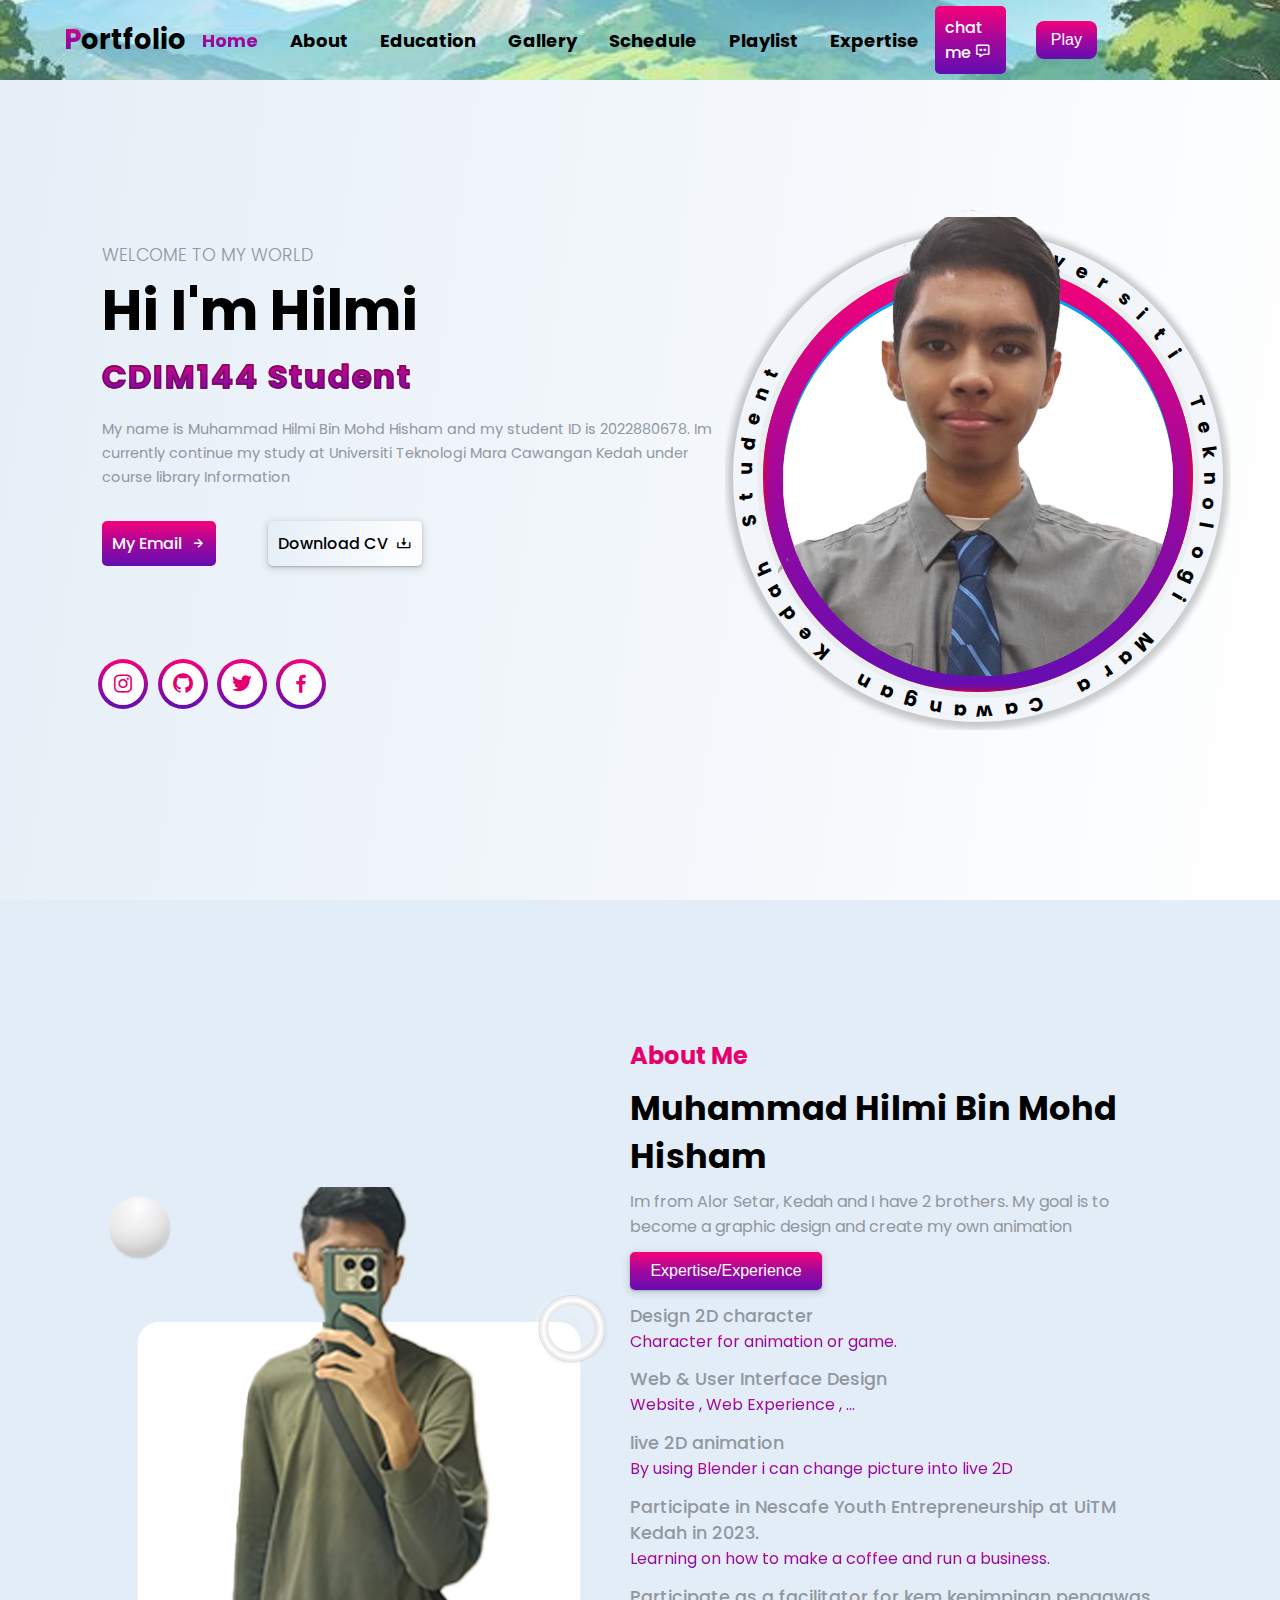
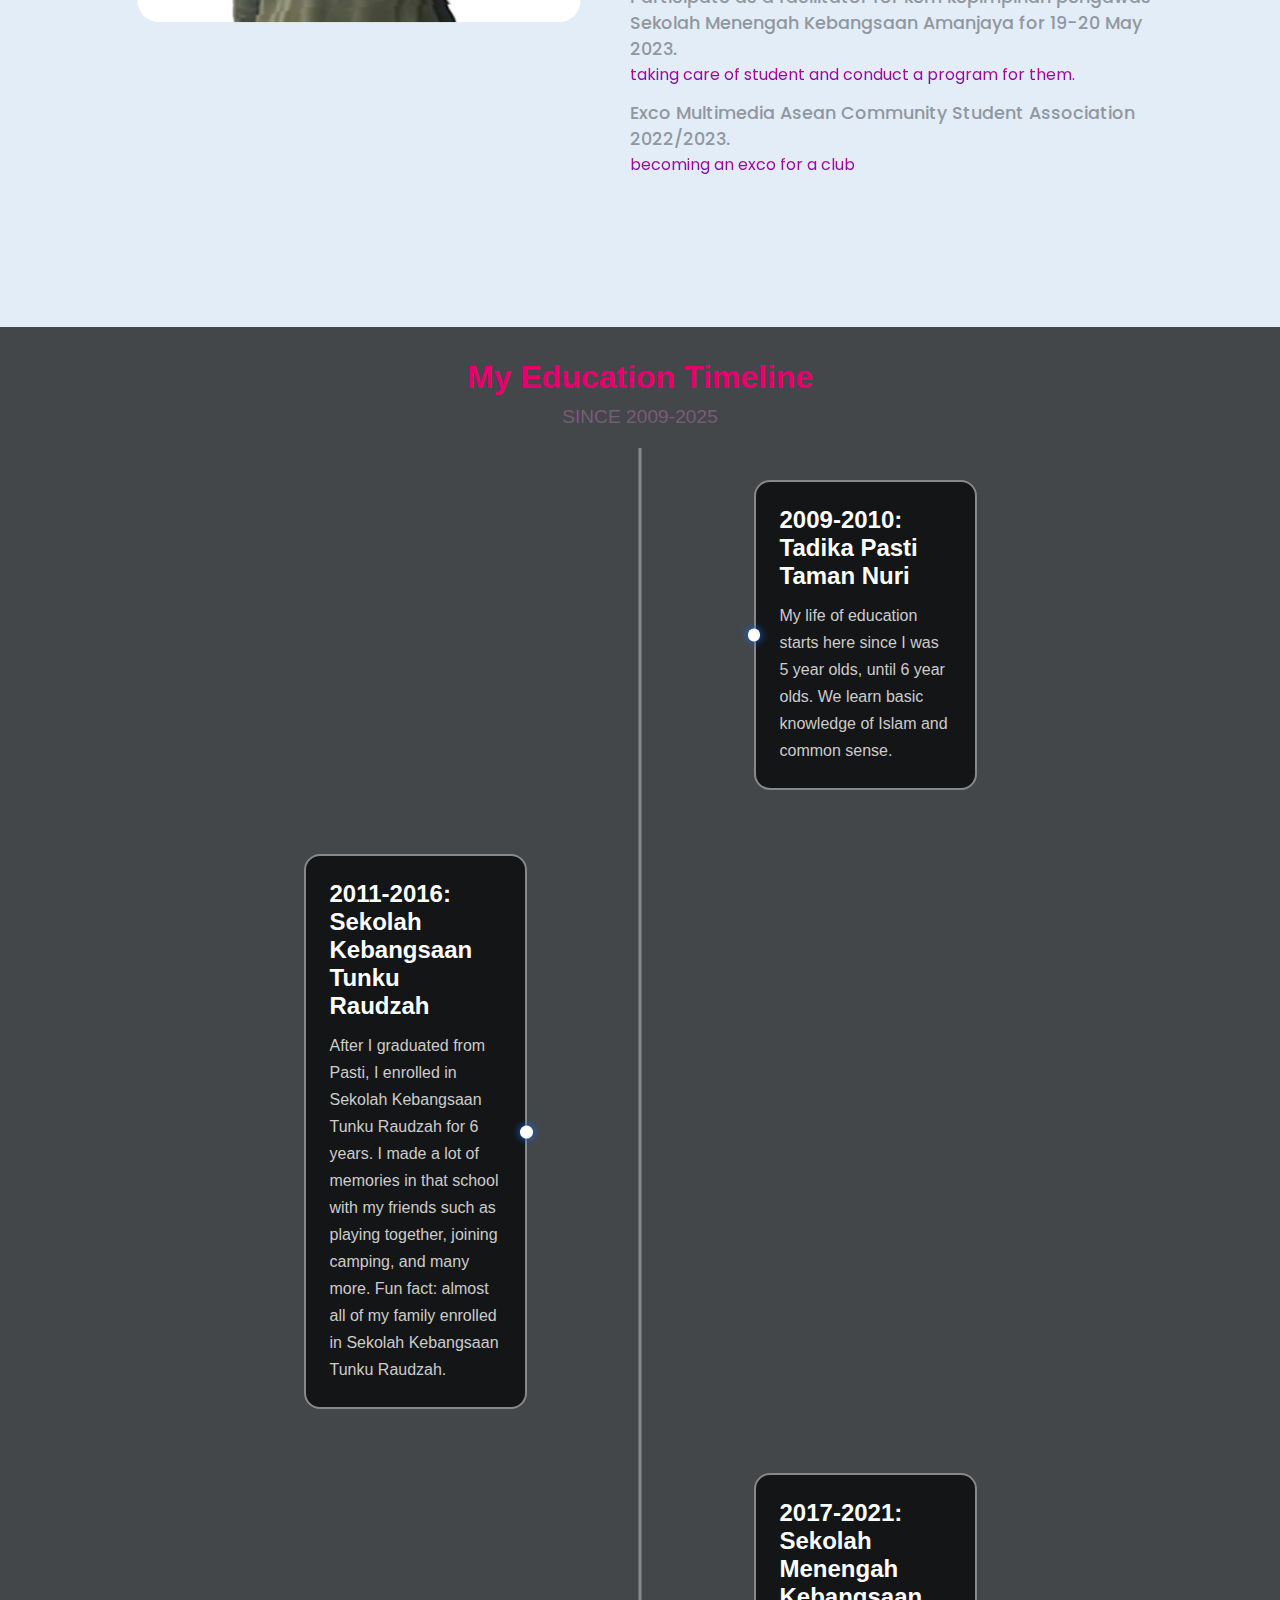
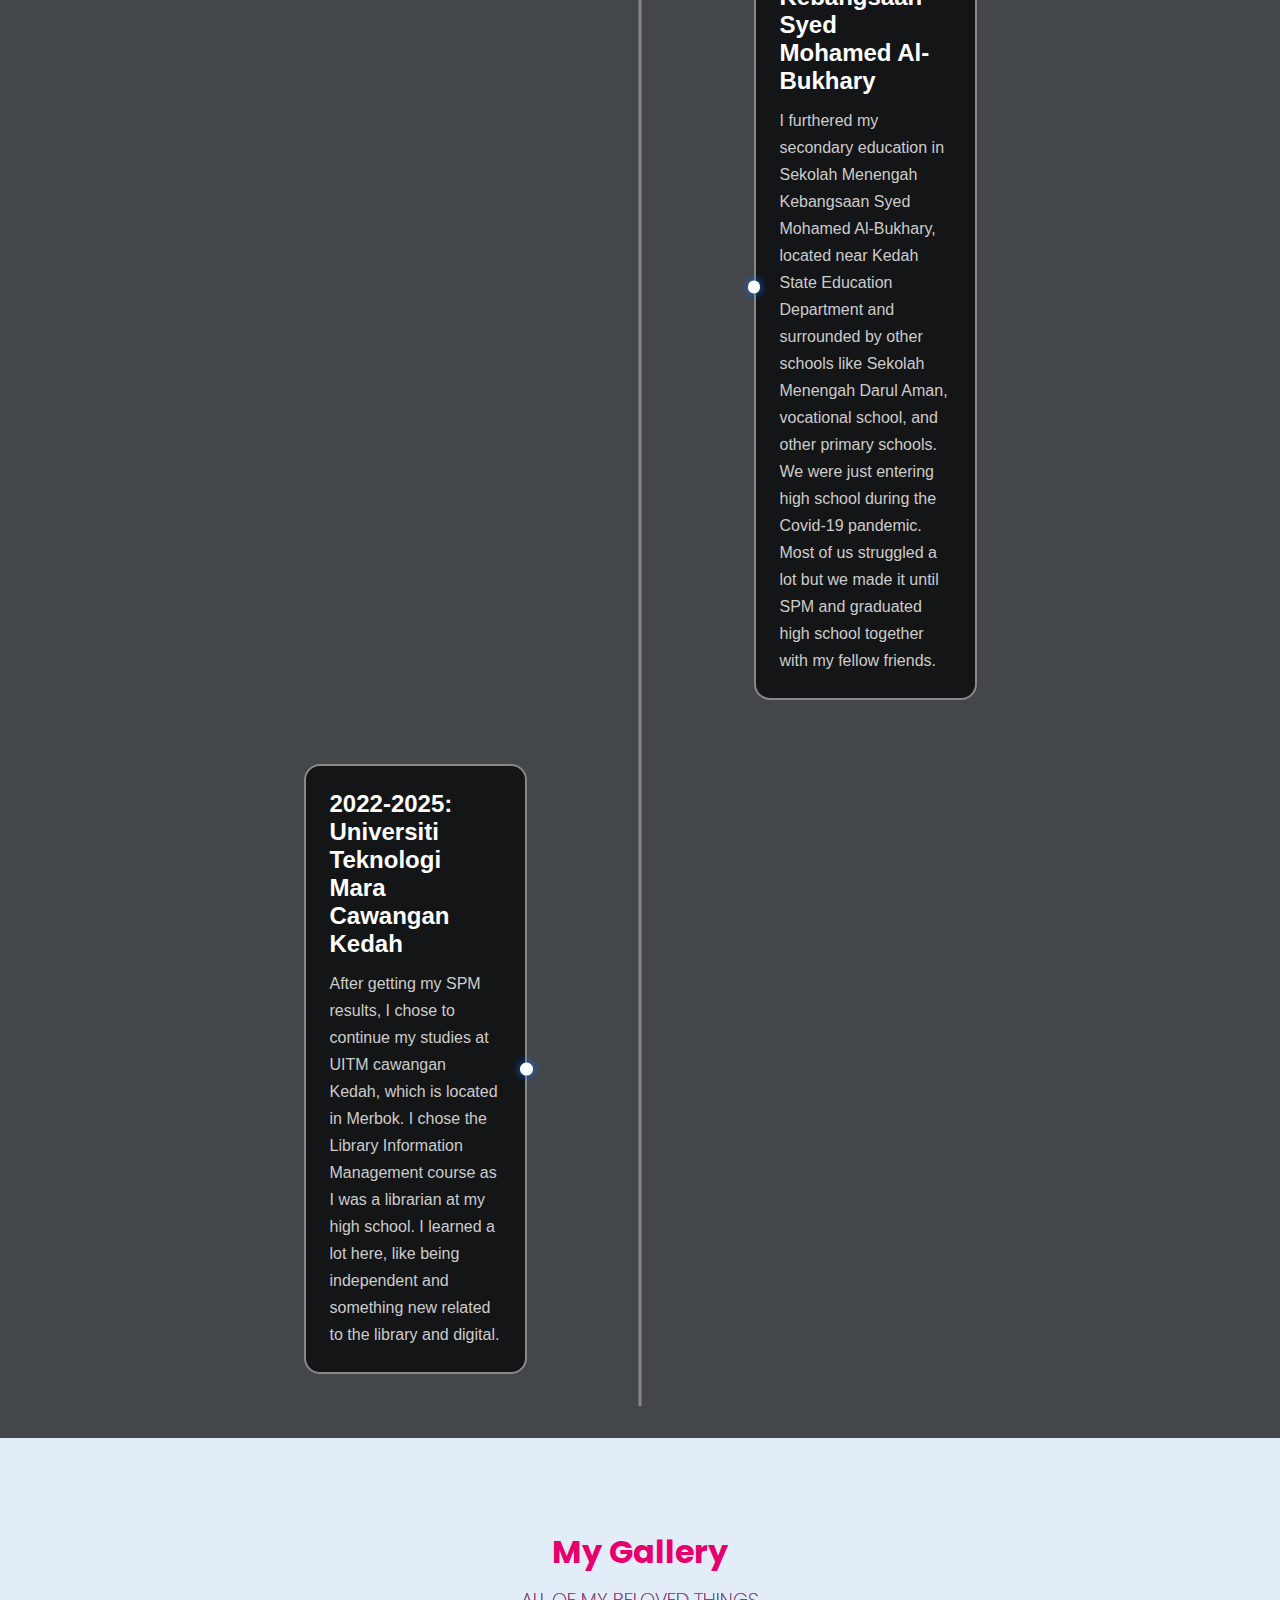
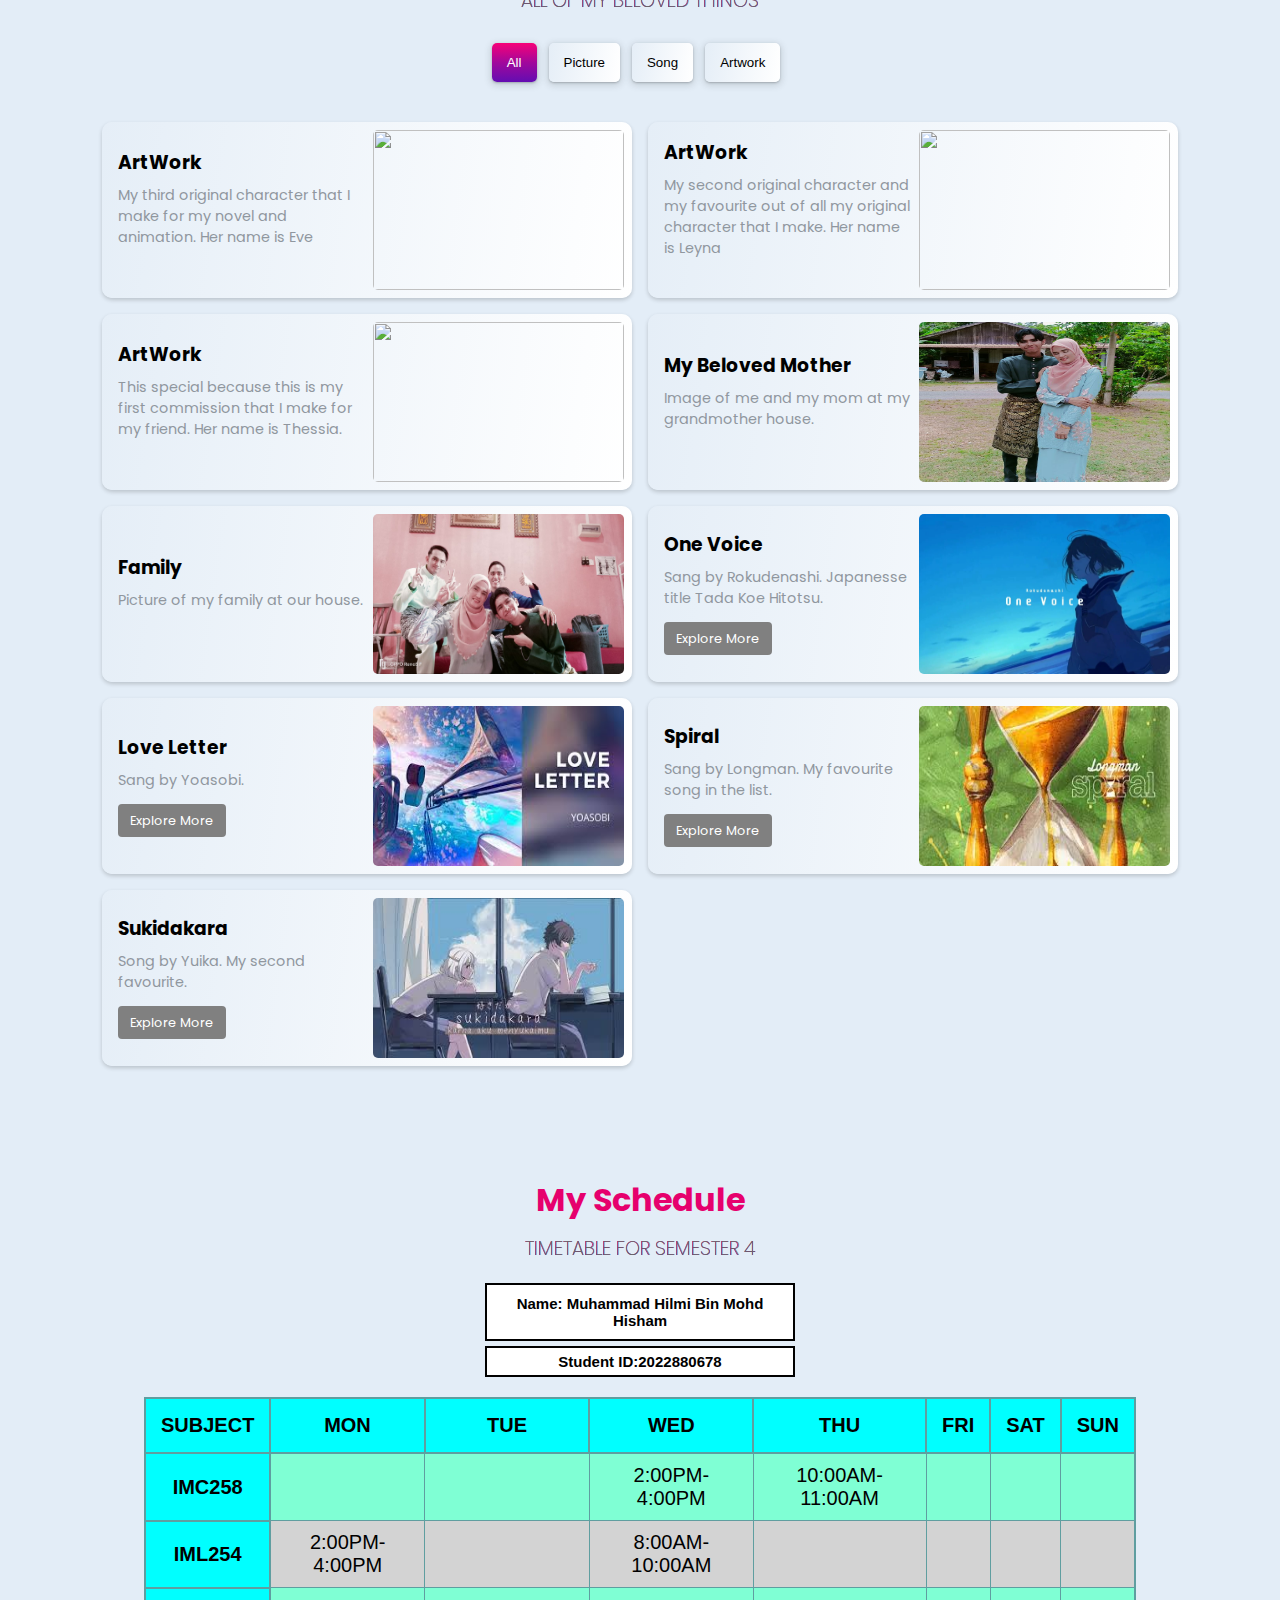
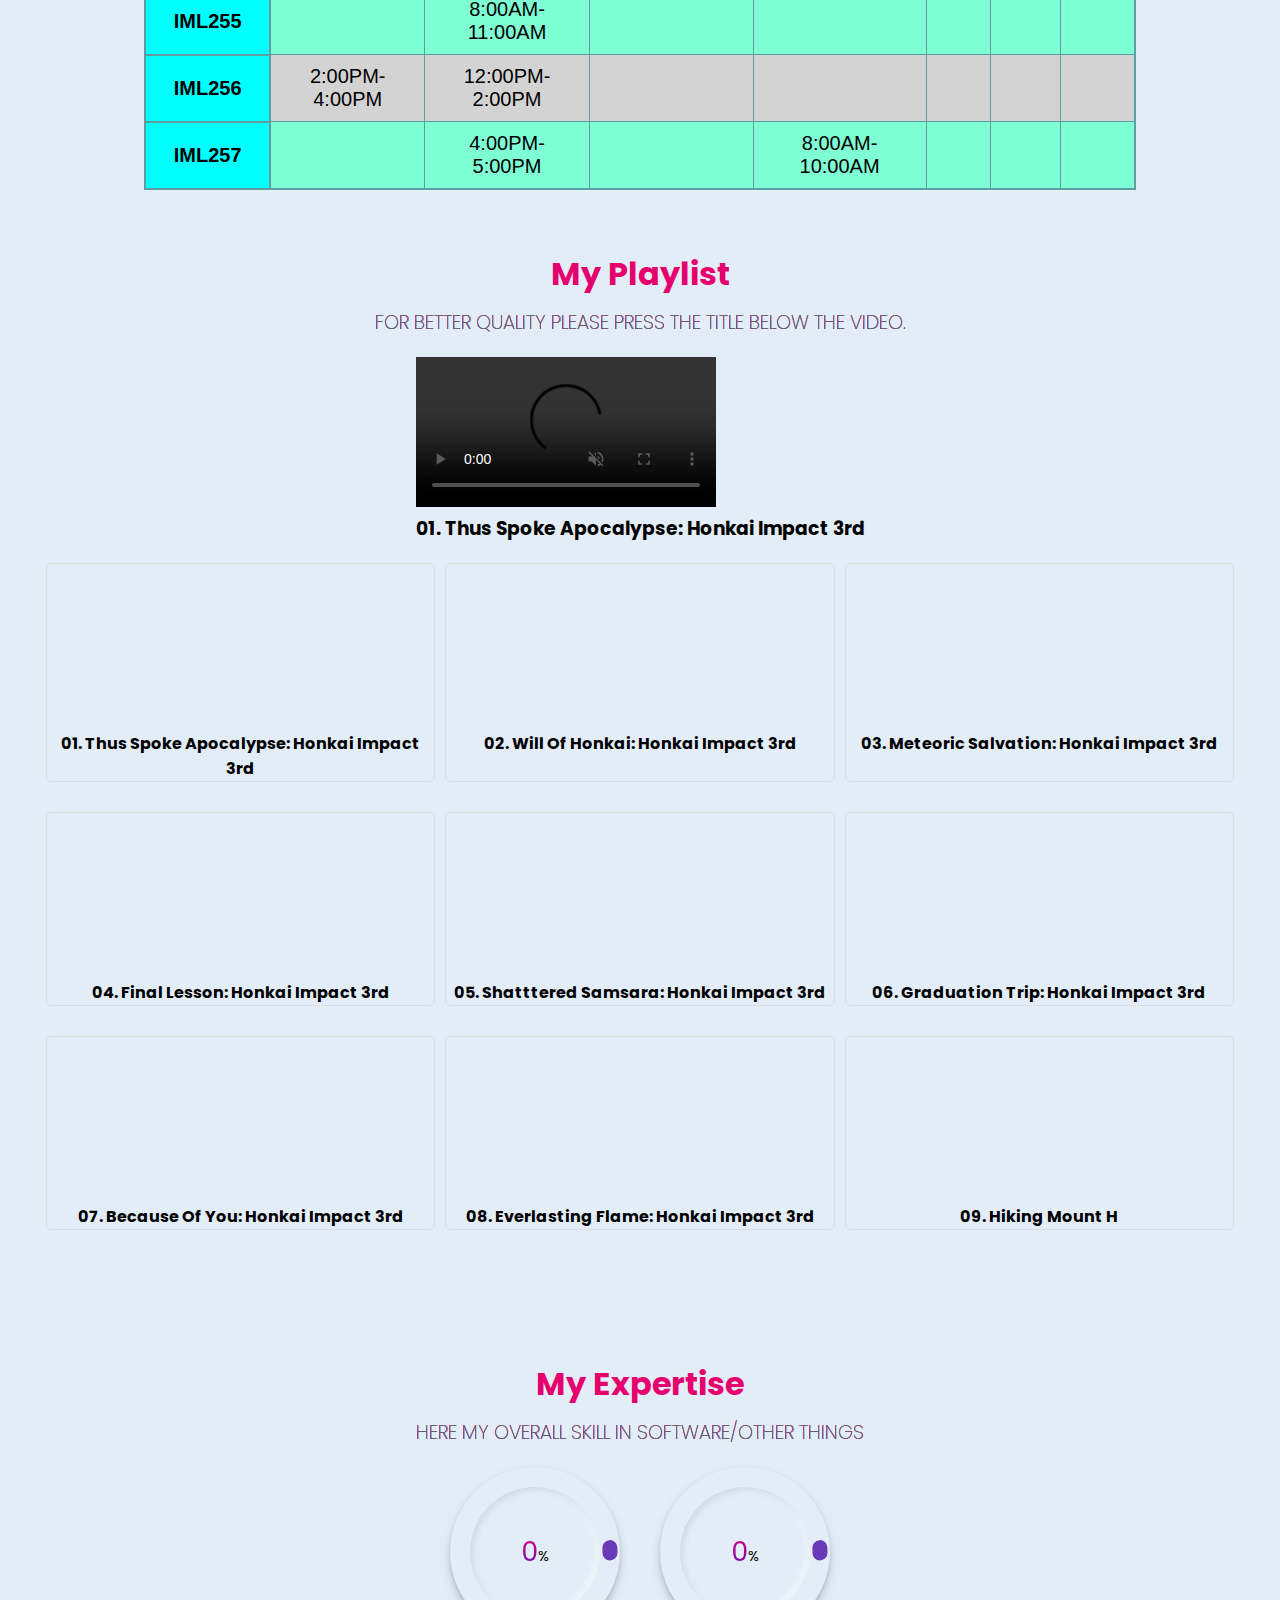
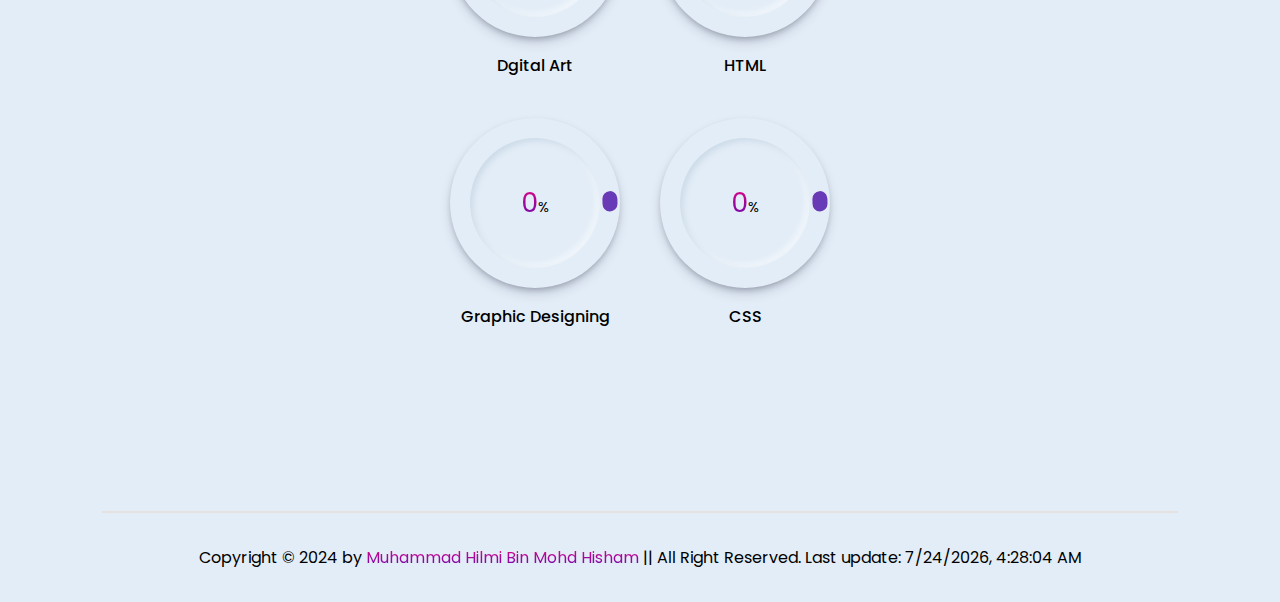
==== commit 83f062f6: "Update index.html" ====
--- a/index.html
+++ b/index.html
@@ -72,7 +72,7 @@
                 </div>
 
                 <div class="bg-icon">
-                    <a href="#"><i class='bx bxl-github'></i></a>
+                    <a href="https://github.com/Muhammad-Hilmi"><i class='bx bxl-github'></i></a>
                     <span></span>
                 </div>
 
@@ -539,4 +539,4 @@
     <script src="https://cdn.jsdelivr.net/npm/mixitup@3/dist/mixitup.min.js"></script>
     <script src="script.js"></script>
 </body>
-</html>+</html>
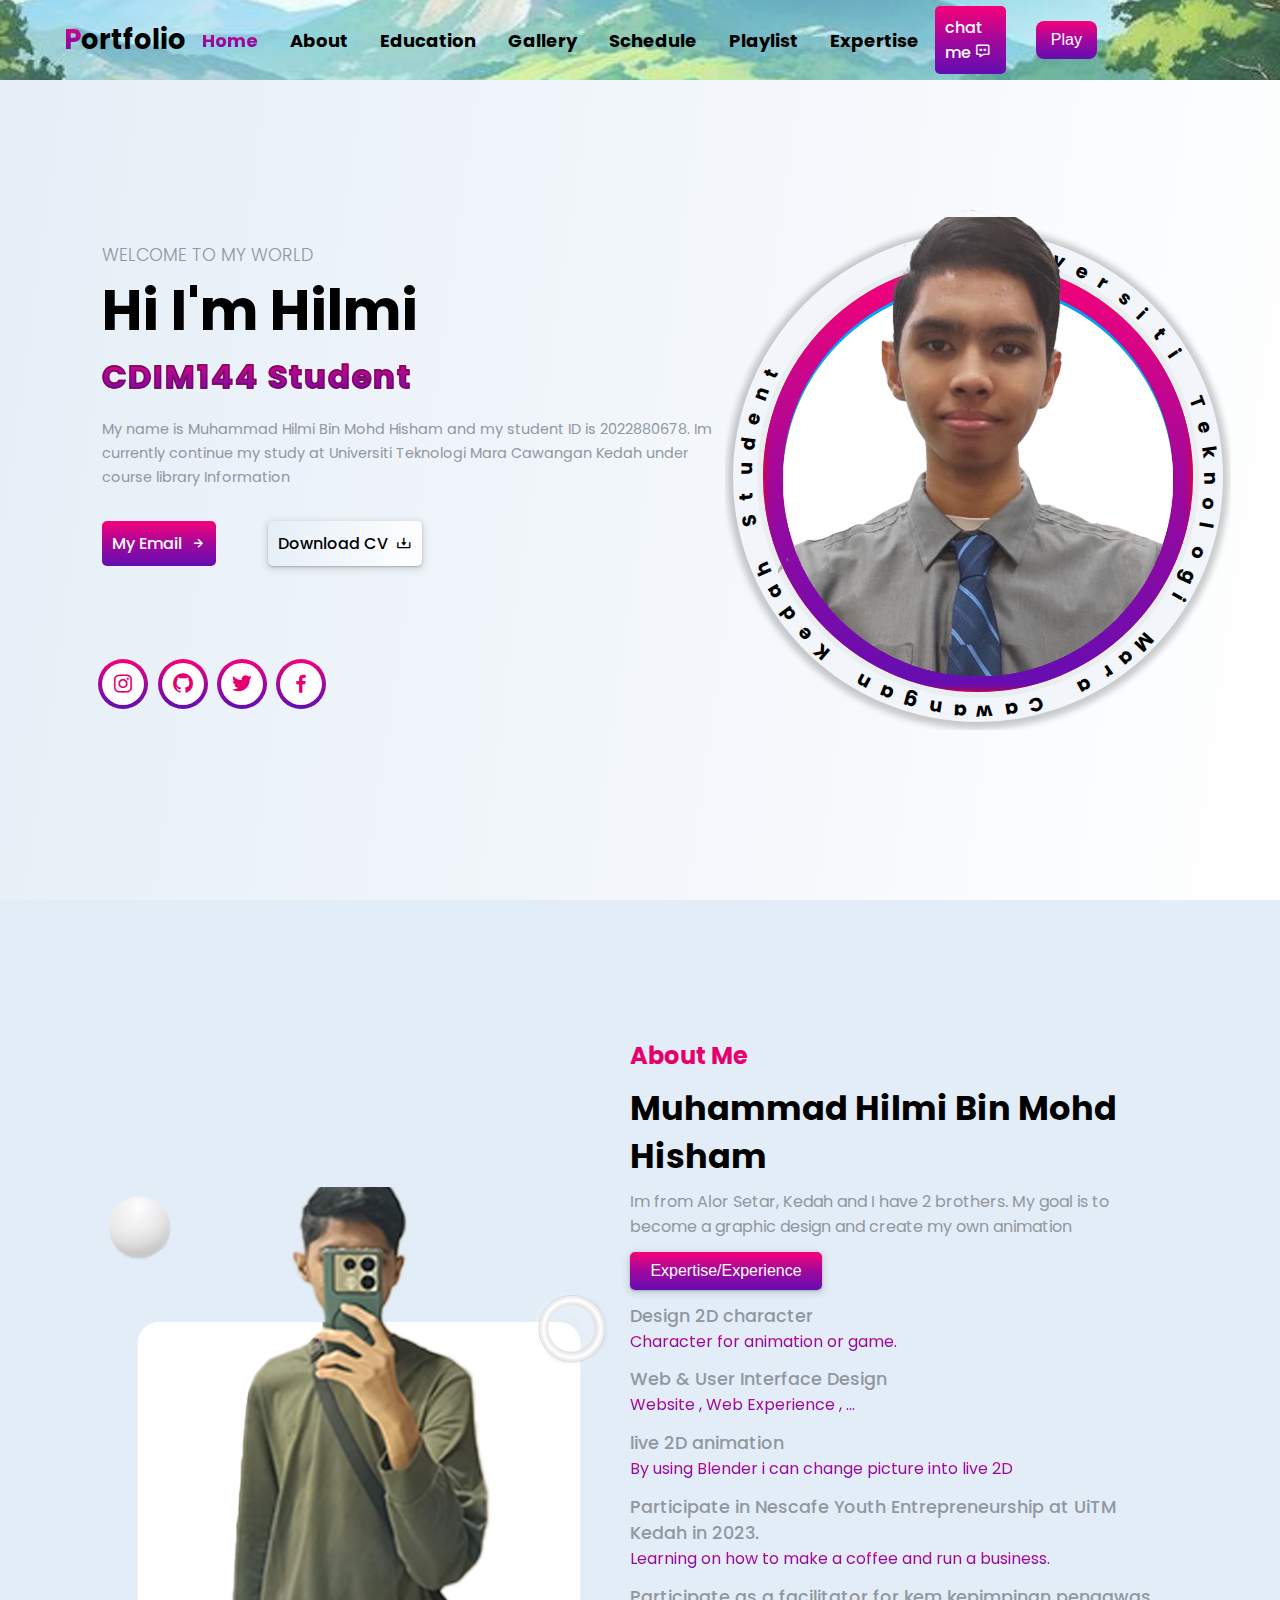
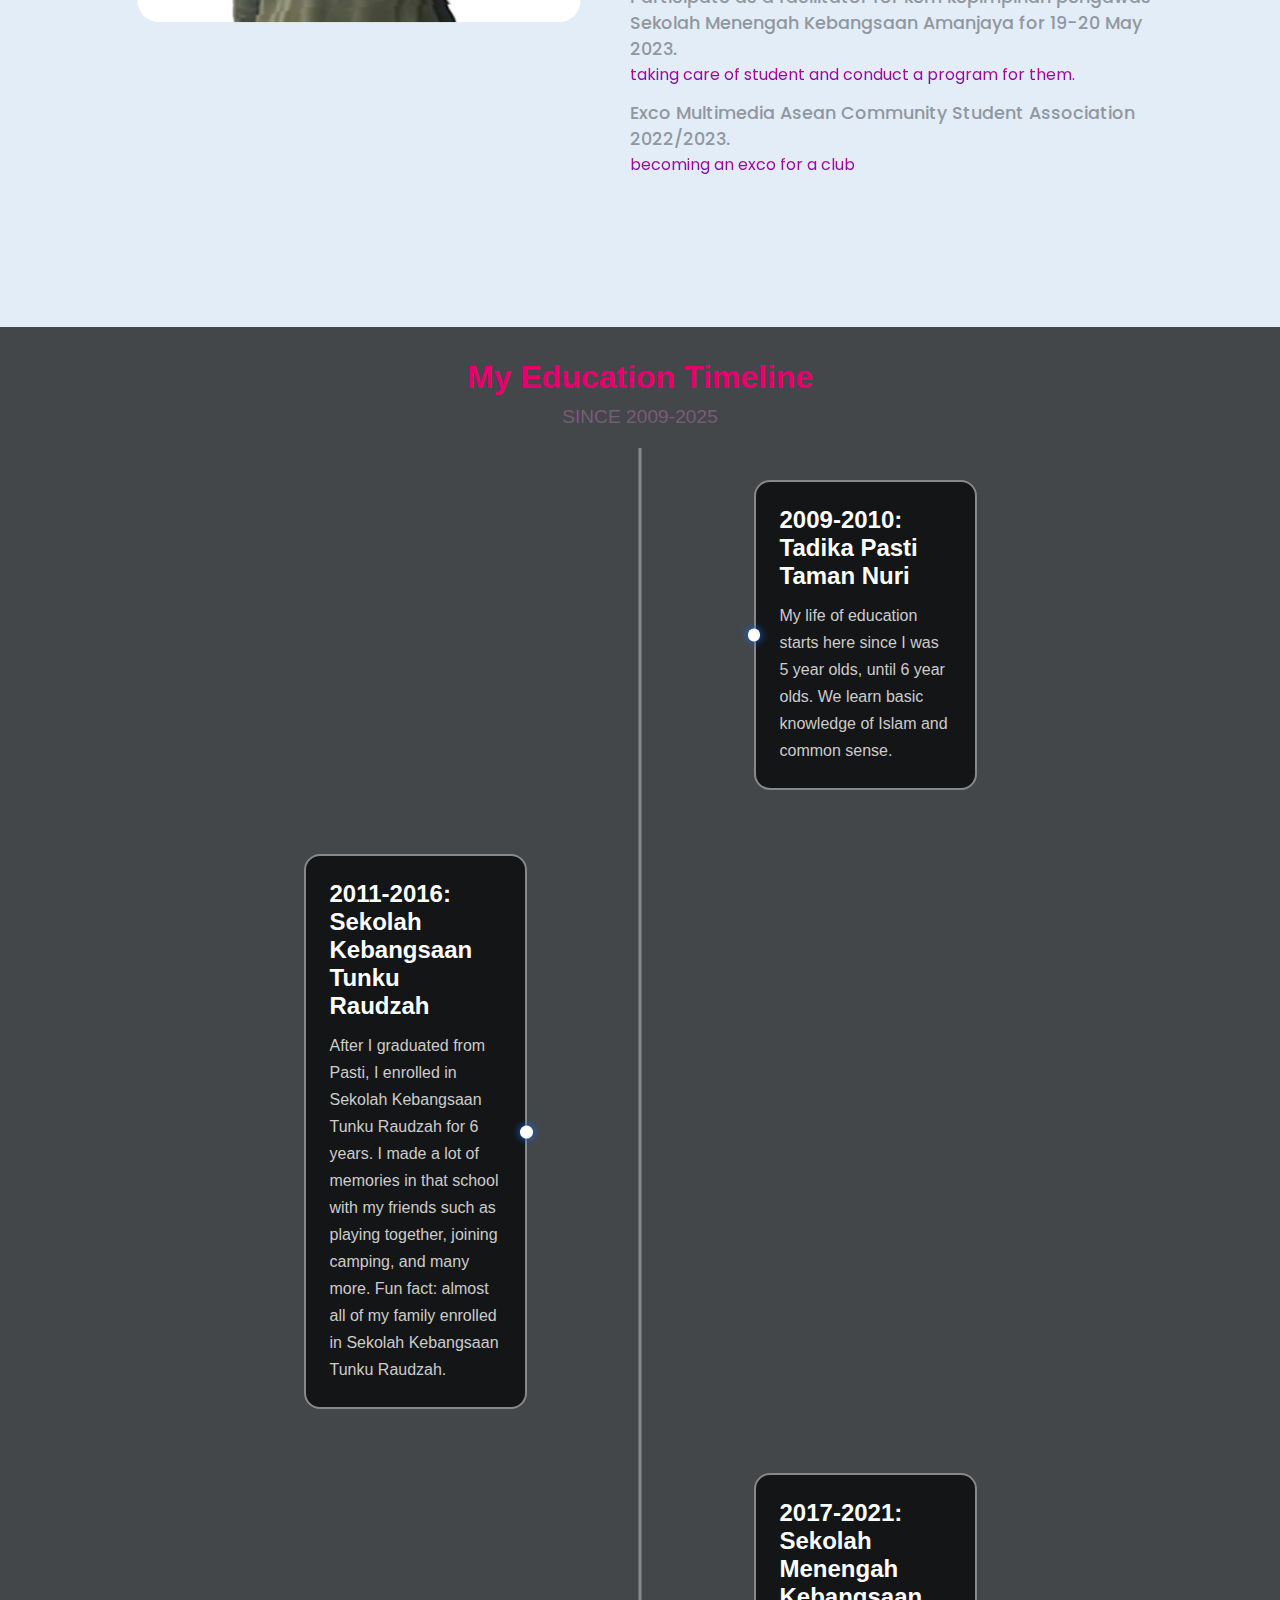
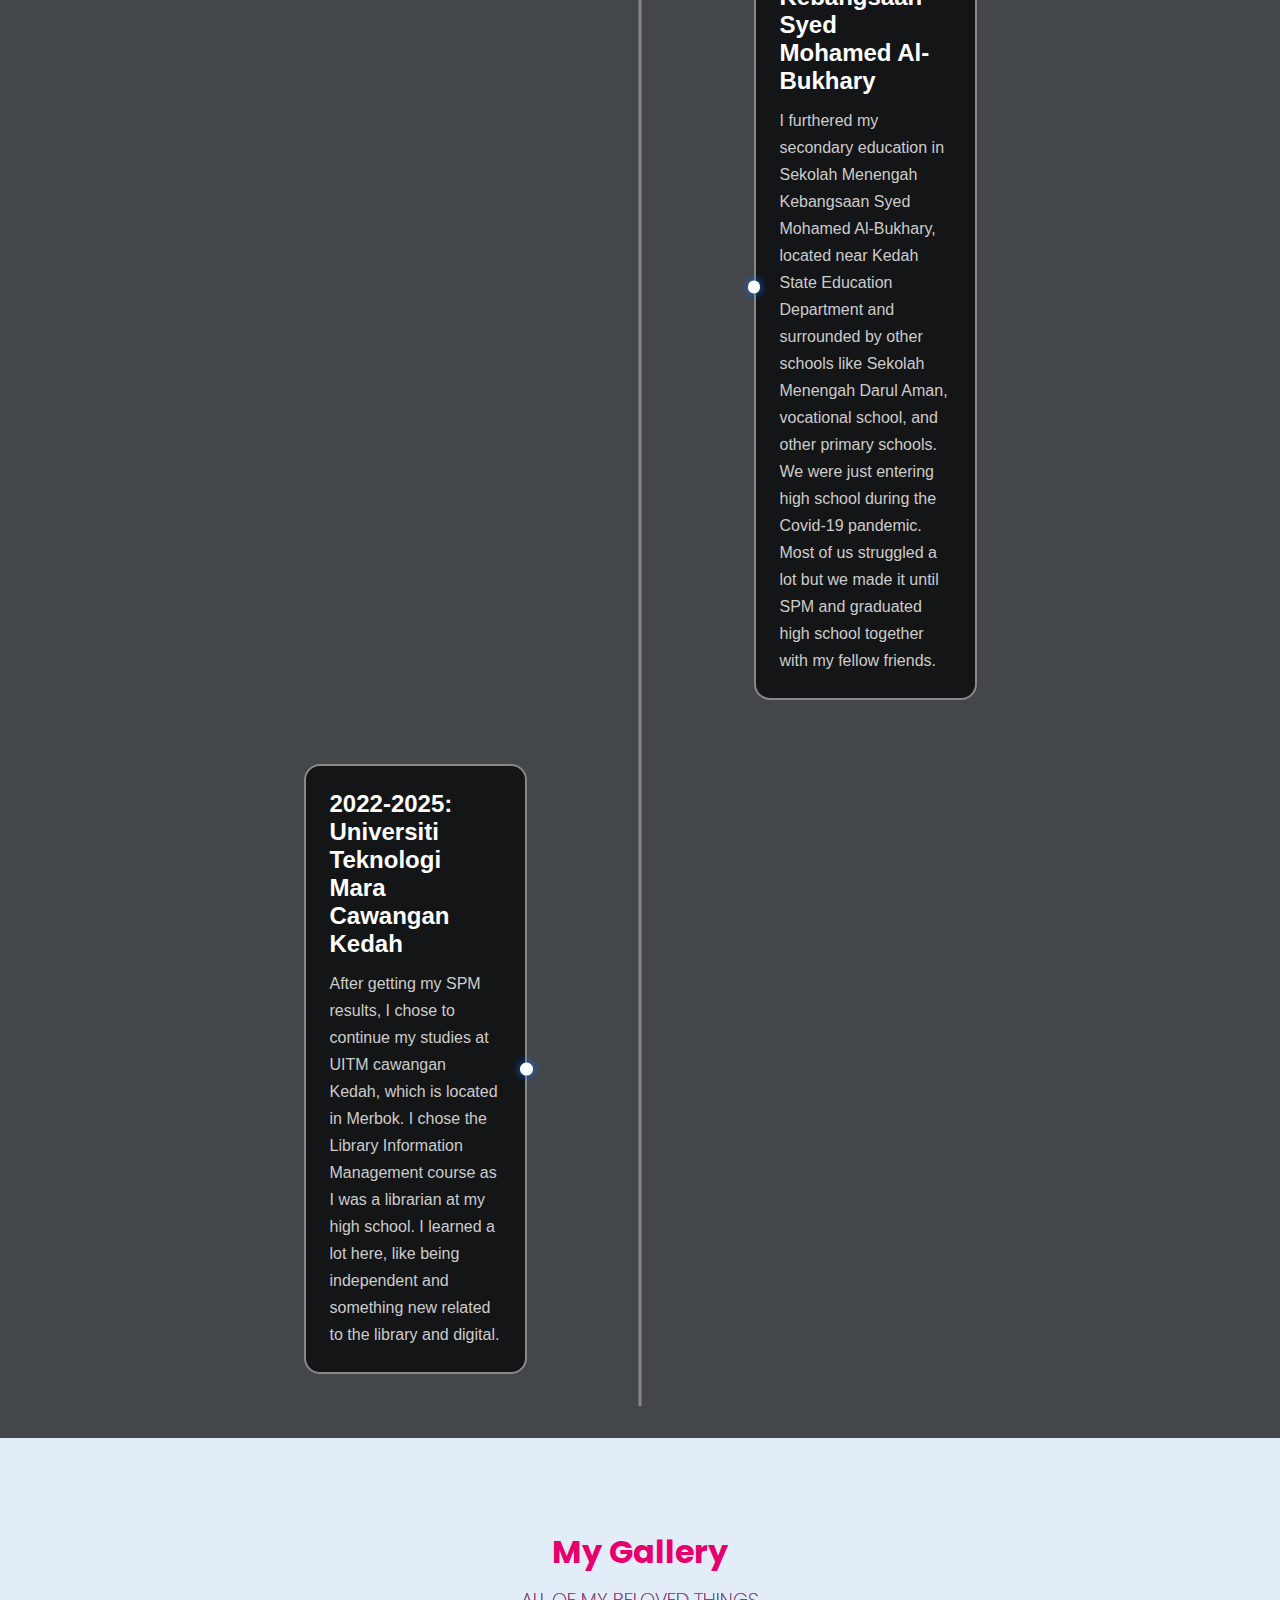
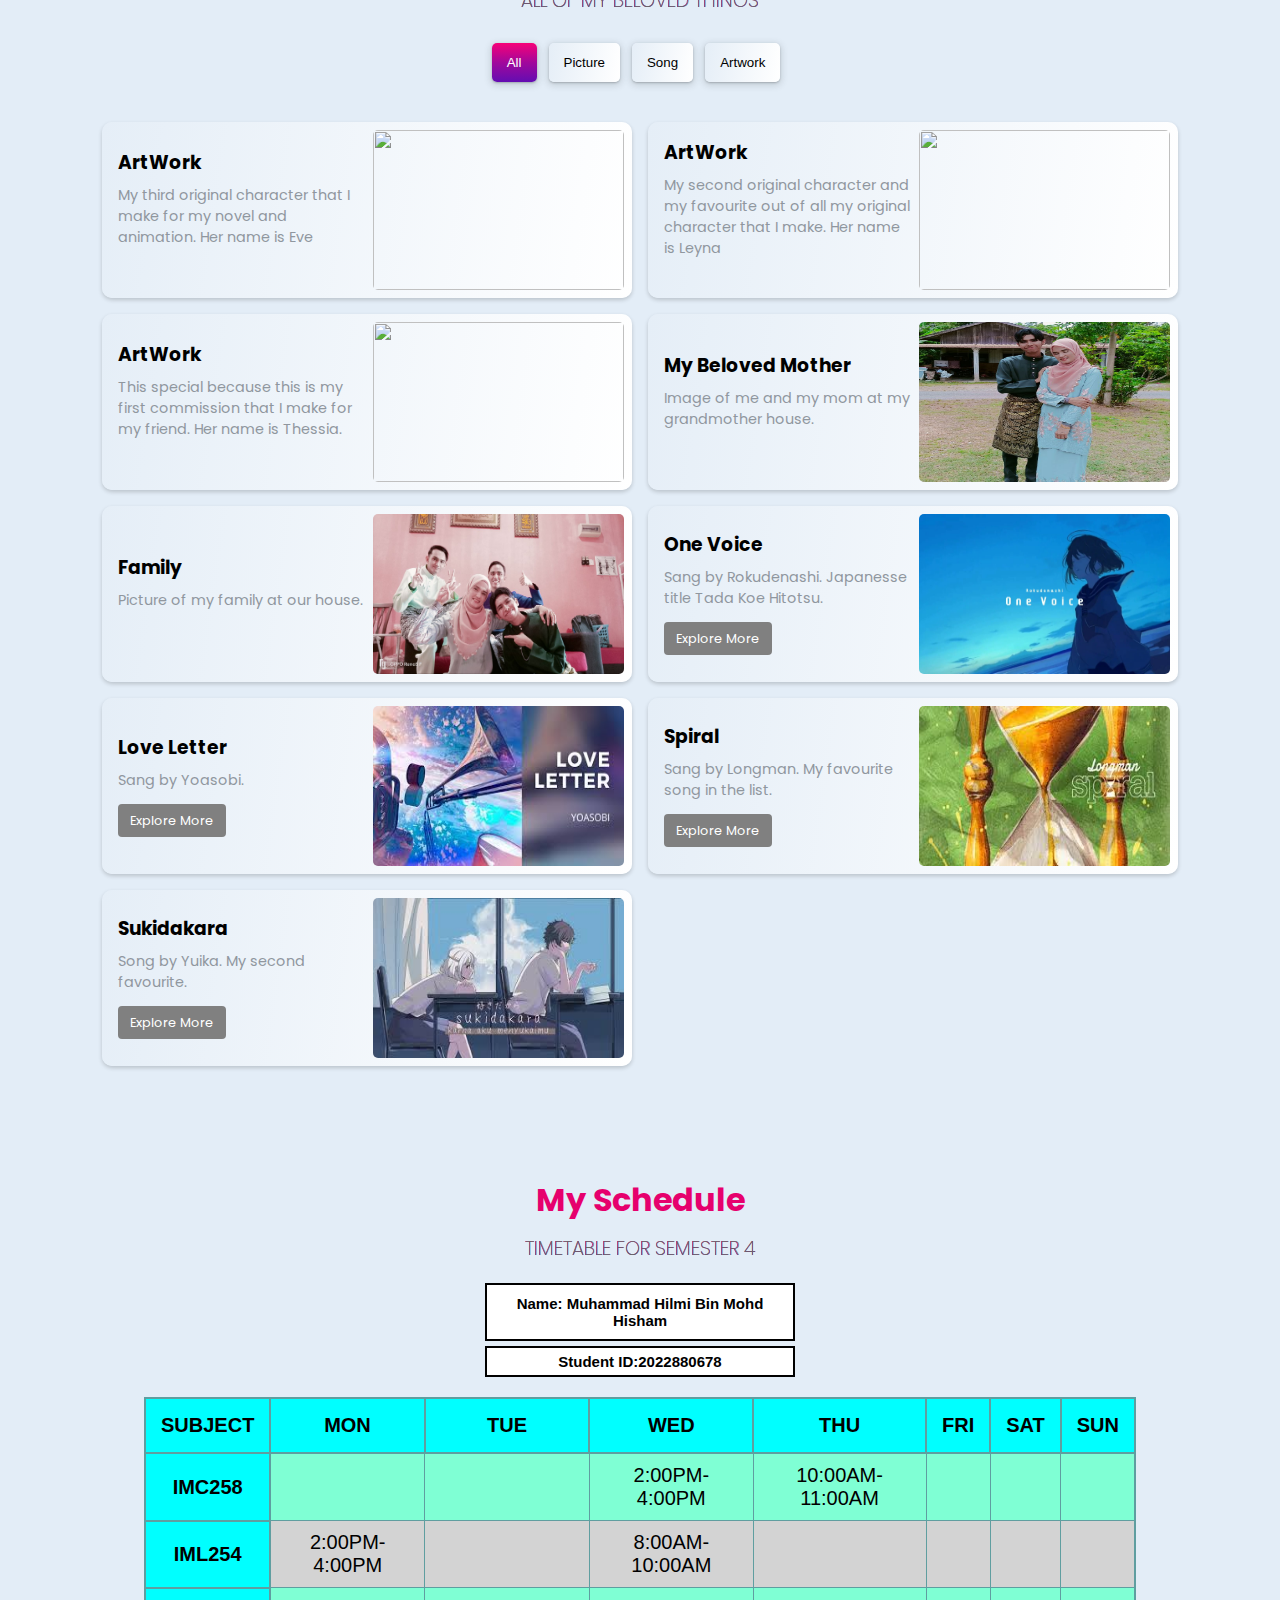
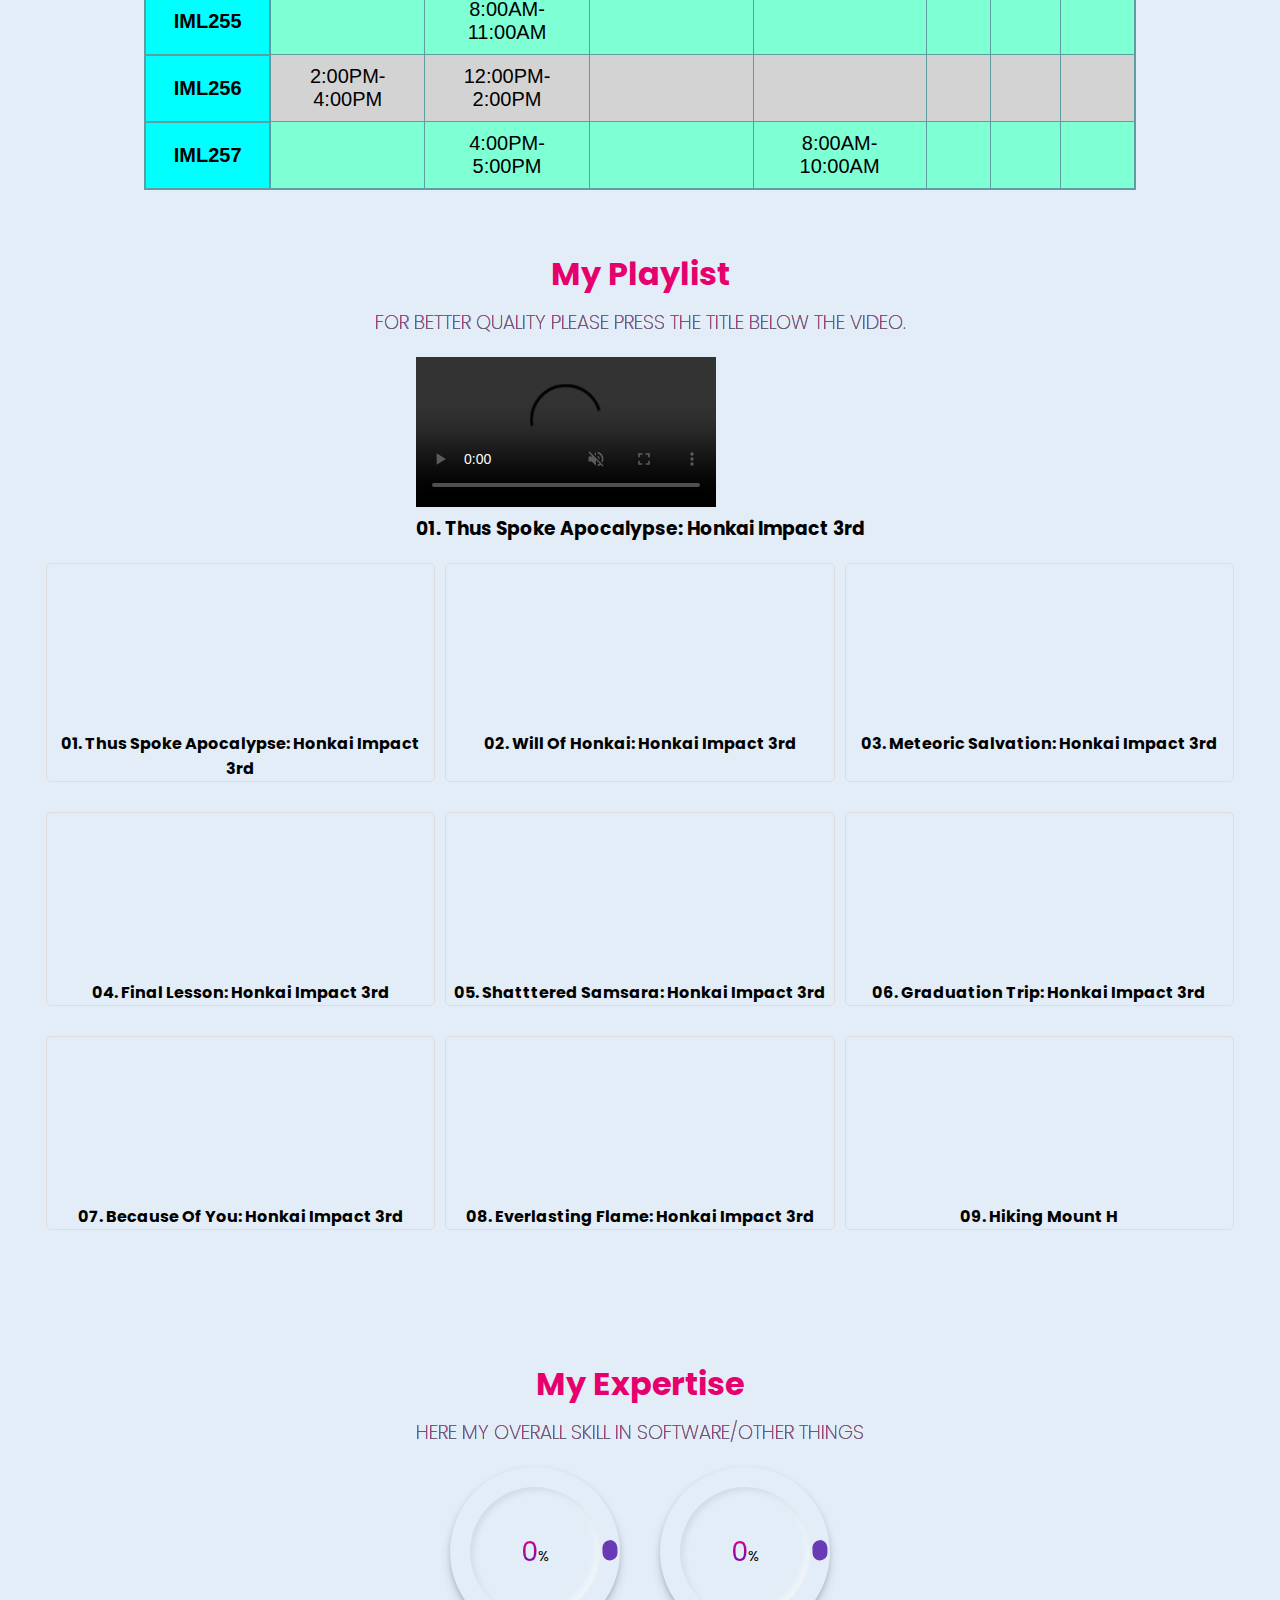
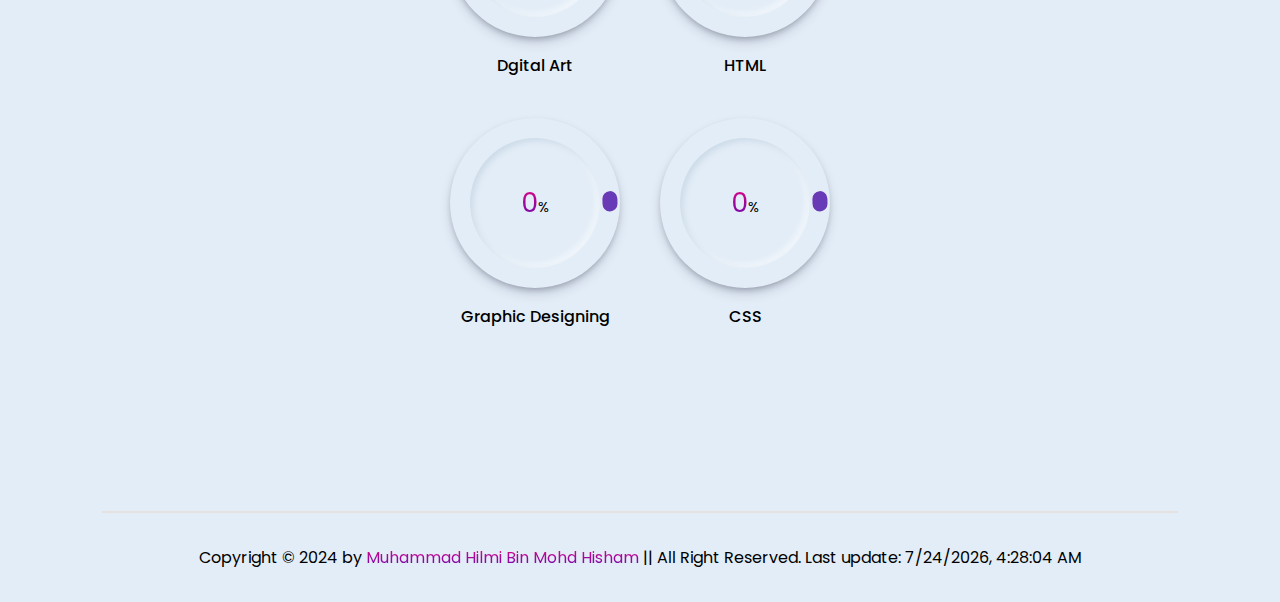
==== commit 778595ca: "Update index.html" ====
--- a/index.html
+++ b/index.html
@@ -3,6 +3,9 @@
 <head> 
     <meta charset="UTF-8">
     <meta name="viewport" content="width=device-width, initial-scale=1.0">
+    <meta name="description" content="Personal Website Individual Assignment">
+    <meta name="keywords" content="HTML, CSS, JavaScript, IML254, Personal Website">
+    <meta name="author" contet="Muhammad Hilmi Bin Mohd Hisham">
     <title>Personal Website</title>
     <link rel="stylesheet" href="style.css">
     <link rel="website icon" type="png"
